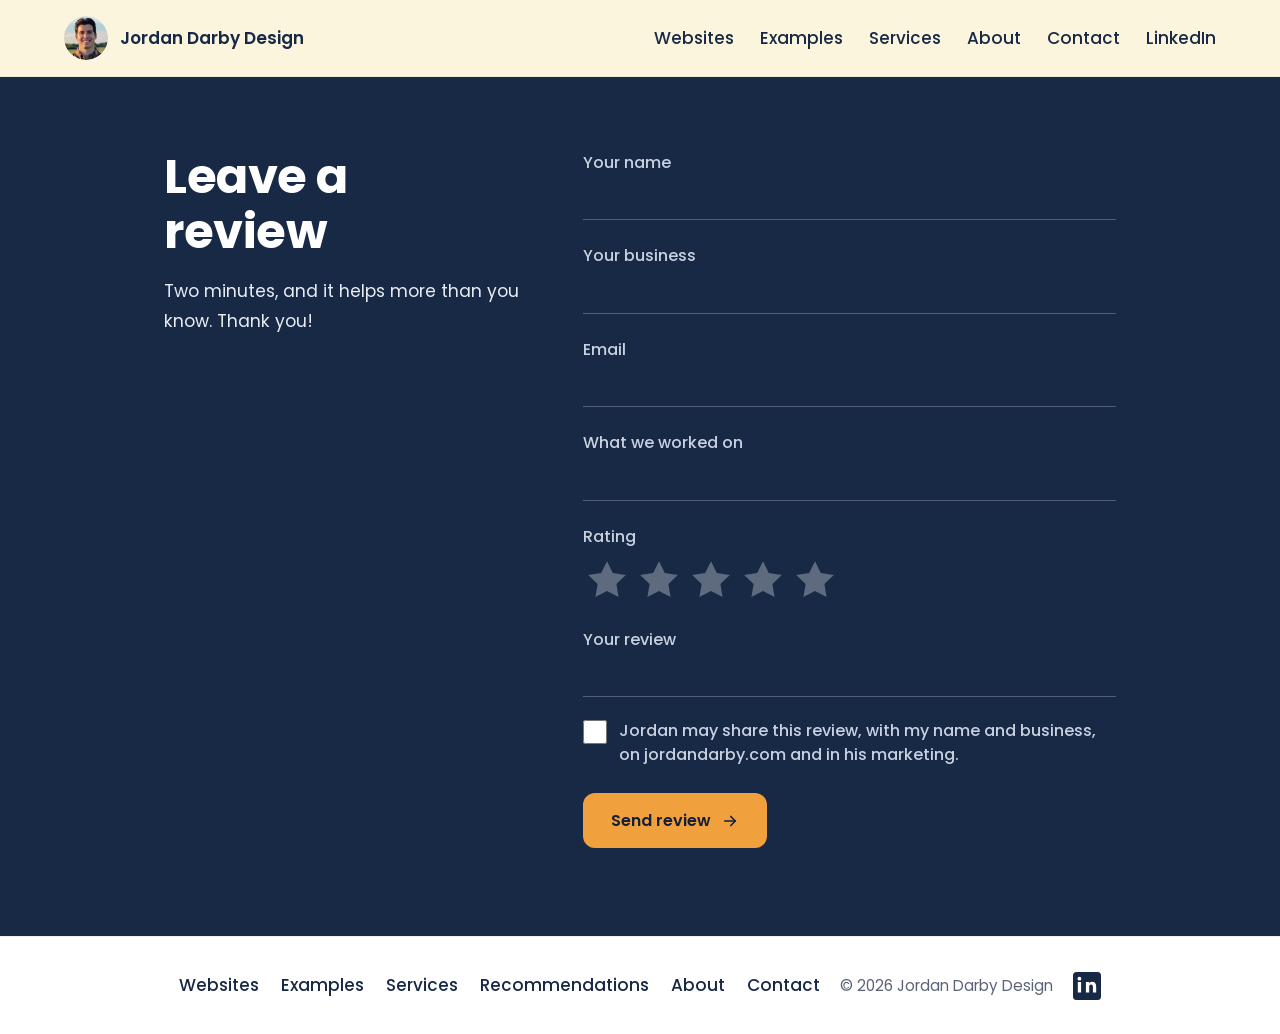
==== review/index.html @ 71f2151d "Add private review page at /review/ A link Jordan sends to clients: prefilled name, business and pro" ====
<!DOCTYPE html>
<html lang="en">
<head>
<meta charset="UTF-8">
<meta name="robots" content="noindex,nofollow">
<meta name="viewport" content="width=device-width, initial-scale=1">
<title>Leave a review | Jordan Darby Design</title>
<link rel="canonical" href="https://jordandarby.com/review/">
<meta property="og:title" content="Leave a review | Jordan Darby Design">
<meta property="og:type" content="website">
<meta property="og:url" content="https://jordandarby.com/review/">
<meta property="og:image" content="https://jordandarby.com/images/og-image.jpg">
<meta property="og:image:width" content="1200">
<meta property="og:image:height" content="630">
<meta property="og:image:alt" content="A collage of Jordan Darby's branding and packaging design work">
<meta name="twitter:card" content="summary_large_image">
<meta name="twitter:title" content="Leave a review | Jordan Darby Design">
<meta name="twitter:image" content="https://jordandarby.com/images/og-image.jpg">
<link rel="icon" href="../images/favicon.png">
<!-- Self-hosted fonts (faces declared in css/style.css). Preloaded so they are
     in flight before the stylesheet parses. crossorigin is required even
     same-origin: font fetches are CORS-mode, and without it the preload does
     not match the real request and the file is fetched twice. -->
<script>
/* Wait for the fonts before the entrance runs. Added by script only, so a
   visitor without JS is never affected, and released either when the fonts
   report ready or after a short fixed wait, whichever lands first, so a slow
   or failed font can only delay the hero, never hide it.

   There is also a floor. With the fonts cached the ready signal comes back
   almost instantly, so the page snapped straight in and the arrival read as
   two different experiences depending on whether you had been here before.
   Holding briefly either way makes it one deliberate entrance. */
(function(){try{
  var h=document.documentElement,t0=Date.now(),MIN=300;
  h.classList.add('fonts-pending');
  var go=function(){h.classList.remove('fonts-pending');};
  var hold=function(){setTimeout(go,Math.max(0,MIN-(Date.now()-t0)));};
  if(document.fonts&&document.fonts.ready&&document.fonts.ready.then){
    document.fonts.ready.then(hold).catch(hold);
    setTimeout(go,900);
  }else{hold();}
}catch(_){}})();
</script>
<link rel="preload" as="font" type="font/woff2" crossorigin href="../fonts/poppins-400-latin.woff2">
<link rel="preload" as="font" type="font/woff2" crossorigin href="../fonts/poppins-600-latin.woff2">
<link rel="preload" as="font" type="font/woff2" crossorigin href="../fonts/poppins-700-latin.woff2">
<link rel="preload" as="font" type="font/woff2" crossorigin href="../fonts/poppins-500-latin.woff2">
<link rel="stylesheet" href="../css/style.css?v=194">
<link rel="stylesheet" href="../css/redesign.css?v=194">
<link rel="stylesheet" href="../css/motion.css?v=194">
<noscript><style>.reveal{opacity:1;transform:none}</style></noscript>
</head>
<body>
<div class="scroll-bar" aria-hidden="true"></div>
<header class="nav">
  <div class="wrap">
    <a class="nav-brand" href="/"><img src="../images/favicon.png" alt="Jordan Darby headshot logo">Jordan Darby Design</a>
    <a class="nav-li" href="https://www.linkedin.com/in/jordan-darby-design/" aria-label="LinkedIn" target="_blank" rel="noopener"><svg width="26" height="26" viewBox="0 0 24 24" xmlns="http://www.w3.org/2000/svg" aria-hidden="true"><rect width="24" height="24" rx="3" fill="#182946"/><path d="M6.94 8.5v9.06H4.13V8.5h2.81ZM7.13 5.69a1.63 1.63 0 1 1-3.26 0 1.63 1.63 0 0 1 3.26 0ZM19.87 12.4v5.16h-2.8v-4.84c0-1.22-.44-2.05-1.53-2.05-.83 0-1.33.56-1.55 1.1-.08.2-.1.47-.1.74v5.05h-2.81s.04-8.2 0-9.06h2.8v1.29c.38-.58 1.05-1.4 2.55-1.4 1.86 0 3.44 1.22 3.44 4.01Z" fill="#FCF5DE"/></svg></a>
    <button class="nav-toggle" aria-label="Open menu" aria-expanded="false"><span class="bars" aria-hidden="true"><i></i><i></i><i></i></span></button>
    <ul class="nav-links">
      <li><a href="/#websites">Websites</a></li>
      <li><a href="/#examples">Examples</a></li>
      <li><a href="/#services">Services</a></li>
      <li><a href="/#about">About</a></li>
      <li><a href="/#contact">Contact</a></li>
      <li class="nav-social"><a href="https://www.linkedin.com/in/jordan-darby-design/" target="_blank" rel="noopener">LinkedIn</a></li>
    </ul>
  </div>
</header>

<main>
  <section class="section cta" id="review">
    <div class="wrap">
      <div>
        <h1 class="reveal">Leave a review</h1>
        <p class="cta-lede reveal">Two minutes, and it helps more than you know. Thank you!</p>
      </div>
      <form class="review-form" action="__REVIEWS_ENDPOINT__" method="POST">
        <label class="field">Your name<input type="text" name="name" autocomplete="name" maxlength="120" required></label>
        <label class="field">Your business<input type="text" name="business" autocomplete="organization" maxlength="120" required></label>
        <label class="field">Email<input type="email" name="email" autocomplete="email" required></label>
        <label class="field">What we worked on<input type="text" name="project" autocomplete="off" maxlength="120" required></label>
        <fieldset class="stars">
          <legend>Rating</legend>
          <div class="star-row">
          <label><input type="radio" name="rating" value="1" required><span class="sr-only">1 star</span><svg viewBox="0 0 24 24" aria-hidden="true"><path fill="currentColor" d="M12 2.6l2.9 5.9 6.5.95-4.7 4.58 1.11 6.47L12 17.45 6.19 20.5l1.11-6.47L2.6 9.45l6.5-.95z"/></svg></label>
          <label><input type="radio" name="rating" value="2" required><span class="sr-only">2 stars</span><svg viewBox="0 0 24 24" aria-hidden="true"><path fill="currentColor" d="M12 2.6l2.9 5.9 6.5.95-4.7 4.58 1.11 6.47L12 17.45 6.19 20.5l1.11-6.47L2.6 9.45l6.5-.95z"/></svg></label>
          <label><input type="radio" name="rating" value="3" required><span class="sr-only">3 stars</span><svg viewBox="0 0 24 24" aria-hidden="true"><path fill="currentColor" d="M12 2.6l2.9 5.9 6.5.95-4.7 4.58 1.11 6.47L12 17.45 6.19 20.5l1.11-6.47L2.6 9.45l6.5-.95z"/></svg></label>
          <label><input type="radio" name="rating" value="4" required><span class="sr-only">4 stars</span><svg viewBox="0 0 24 24" aria-hidden="true"><path fill="currentColor" d="M12 2.6l2.9 5.9 6.5.95-4.7 4.58 1.11 6.47L12 17.45 6.19 20.5l1.11-6.47L2.6 9.45l6.5-.95z"/></svg></label>
          <label><input type="radio" name="rating" value="5" required><span class="sr-only">5 stars</span><svg viewBox="0 0 24 24" aria-hidden="true"><path fill="currentColor" d="M12 2.6l2.9 5.9 6.5.95-4.7 4.58 1.11 6.47L12 17.45 6.19 20.5l1.11-6.47L2.6 9.45l6.5-.95z"/></svg></label>
          </div>
        </fieldset>
        <label class="field">Your review<textarea name="review" rows="3" required></textarea></label>
        <div class="consent-wrap">
          <label class="consent"><input type="checkbox" name="permission" value="Yes, Jordan may share this review with my name and business" required><span>Jordan may share this review, with my name and business, on jordandarby.com and in his marketing.</span></label>
        </div>
        <input type="text" name="_gotcha" tabindex="-1" autocomplete="off" aria-hidden="true">
        <input type="hidden" name="_subject" value="New review">
        <button type="submit" class="btn btn-orange form-send">Send review<svg viewBox="0 0 24 24" width="18" height="18" fill="none" stroke="currentColor" stroke-width="2.2" stroke-linecap="round" stroke-linejoin="round" aria-hidden="true"><path d="M5 12h14"/><path d="m13 6 6 6-6 6"/></svg></button>
        <p class="form-status" role="status" aria-live="polite"></p>
      </form>
    </div>
  </section>
</main>

<footer>
  <div class="wrap">
    <ul>
      <li><a href="/#websites">Websites</a></li>
      <li><a href="/#examples">Examples</a></li>
      <li><a href="/#services">Services</a></li>
      <li><a href="/#recommendations">Recommendations</a></li>
      <li><a href="/#about">About</a></li>
      <li><a href="/#contact">Contact</a></li>
    </ul>
    <span class="copy">&copy; 2026 Jordan Darby Design</span>
    <a class="fa-linkedin" href="https://www.linkedin.com/in/jordan-darby-design/" aria-label="LinkedIn" target="_blank" rel="noopener"><svg width="28" height="28" viewBox="0 0 24 24" xmlns="http://www.w3.org/2000/svg"><rect width="24" height="24" rx="3" fill="#182946"/><path d="M6.94 8.5v9.06H4.13V8.5h2.81ZM7.13 5.69a1.63 1.63 0 1 1-3.26 0 1.63 1.63 0 0 1 3.26 0ZM19.87 12.4v5.16h-2.8v-4.84c0-1.22-.44-2.05-1.53-2.05-.83 0-1.33.56-1.55 1.1-.08.2-.1.47-.1.74v5.05h-2.81s.04-8.2 0-9.06h2.8v1.29c.38-.58 1.05-1.4 2.55-1.4 1.86 0 3.44 1.22 3.44 4.01Z" fill="#fff"/></svg></a>
  </div>
</footer>
<script src="../js/main.js?v=194"></script>
<script src="../js/motion.js?v=194" defer></script>
<script src="../js/review.js?v=194"></script>
</body>
</html>
---- css/style.css ----
/* Jordan Darby Design — static rebuild
   Palette matched to existing site */

/* ---------- Fonts (self-hosted) ----------
   Served from this origin rather than fonts.gstatic.com. Going through Google
   meant the browser had to fetch and parse their stylesheet before it even
   learned the font URLs, so the real faces landed after first paint and
   visibly swapped in. These are the same latin-subset woff2 files Google was
   serving, preloaded in the page head so they are in flight immediately.

   `fallback` gives the font a brief moment to arrive before anything paints,
   so on a normal connection nothing swaps; unlike `optional` it still uses the
   real face if it shows up late, rather than stranding the visit in Arial.

   Unicode-range matches what Google served, so characters outside it
   (←, →, ✓) fall back exactly as they do today. */
@font-face{
  font-family:'Poppins'; font-style:normal; font-weight:400; font-display:fallback;
  src:url(../fonts/poppins-400-latin.woff2) format('woff2');
  unicode-range:U+0000-00FF,U+0131,U+0152-0153,U+02BB-02BC,U+02C6,U+02DA,U+02DC,U+0304,U+0308,U+0329,U+2000-206F,U+20AC,U+2122,U+2191,U+2193,U+2212,U+2215,U+FEFF,U+FFFD;
}
@font-face{
  font-family:'Poppins'; font-style:normal; font-weight:500; font-display:fallback;
  src:url(../fonts/poppins-500-latin.woff2) format('woff2');
  unicode-range:U+0000-00FF,U+0131,U+0152-0153,U+02BB-02BC,U+02C6,U+02DA,U+02DC,U+0304,U+0308,U+0329,U+2000-206F,U+20AC,U+2122,U+2191,U+2193,U+2212,U+2215,U+FEFF,U+FFFD;
}
@font-face{
  font-family:'Poppins'; font-style:normal; font-weight:600; font-display:fallback;
  src:url(../fonts/poppins-600-latin.woff2) format('woff2');
  unicode-range:U+0000-00FF,U+0131,U+0152-0153,U+02BB-02BC,U+02C6,U+02DA,U+02DC,U+0304,U+0308,U+0329,U+2000-206F,U+20AC,U+2122,U+2191,U+2193,U+2212,U+2215,U+FEFF,U+FFFD;
}
@font-face{
  font-family:'Poppins'; font-style:normal; font-weight:700; font-display:fallback;
  src:url(../fonts/poppins-700-latin.woff2) format('woff2');
  unicode-range:U+0000-00FF,U+0131,U+0152-0153,U+02BB-02BC,U+02C6,U+02DA,U+02DC,U+0304,U+0308,U+0329,U+2000-206F,U+20AC,U+2122,U+2191,U+2193,U+2212,U+2215,U+FEFF,U+FFFD;
}

:root{
  --navy:#182946;
  --navy-deep:#141F38;
  --cream:#FCF5DE;
  --orange:#F0A03C;
  --green:#72BE44;
  --ink:#3E4A63;
  --ink-light:#5A6478;
  --white:#FFFFFF;
  --radius:14px;
  --shadow:0 10px 30px rgba(20,31,56,.12);
}
*{margin:0;padding:0;box-sizing:border-box;-webkit-tap-highlight-color:transparent}
/* Smooth scrolling only after the user interacts. Applying it globally
   makes the browser animate scroll restoration on reload, which reads
   as the page lurching around. */
html{scroll-behavior:auto}
@media (prefers-reduced-motion:no-preference){html:focus-within{scroll-behavior:smooth}}
body{font-family:'Poppins',system-ui,sans-serif;color:var(--ink);background:var(--white);line-height:1.7;font-size:17px}
img{max-width:100%;display:block;height:auto}
a{color:inherit}
.wrap{max-width:1200px;margin:0 auto;padding:0 24px}

h1,h2,h3,h4{color:var(--navy);font-weight:700;line-height:1.15}
h1{font-size:clamp(2.4rem,5.5vw,4.2rem)}
h2{font-size:clamp(1.9rem,4vw,2.8rem)}
.section{padding:90px 0}
.section-head{text-align:center;max-width:700px;margin:0 auto 56px}
.section-head p{color:var(--ink-light);margin-top:10px;font-size:1.05rem}

/* ---------- Nav ---------- */
.nav{position:sticky;top:0;z-index:50;background:var(--cream);border-bottom:1px solid rgba(24,41,70,.06)}
.nav .wrap{display:flex;align-items:center;justify-content:space-between;height:72px}
.nav-brand{display:flex;align-items:center;gap:12px;text-decoration:none;font-weight:600;color:var(--navy)}
.nav-brand img{width:44px;height:44px;border-radius:50%;object-fit:cover}
.nav-links{display:flex;gap:28px;list-style:none;align-items:center}
.nav-links a{text-decoration:none;font-weight:500;color:var(--navy);transition:color .2s}
.nav-links a:hover,.nav-links a.active{color:var(--orange)}
.nav-toggle{display:none;background:none;border:0;font-size:1.6rem;color:var(--navy);cursor:pointer}

/* ---------- Hero ---------- */
.hero{background:var(--cream);padding:80px 0 90px}
.hero .wrap{display:grid;grid-template-columns:1.05fr .95fr;gap:56px;align-items:center}
.hero-bio{max-width:560px}
.hero-photo{position:relative}
.hero-photo img{border-radius:18px;box-shadow:10px 12px 0 var(--navy-deep);width:100%;object-fit:cover}
.stats{display:flex;gap:48px;margin:44px 0 34px;flex-wrap:wrap}
.stat h3{font-size:1.6rem}
.stat span{color:var(--ink-light);font-size:.95rem}
.btn{display:inline-flex;align-items:center;gap:10px;padding:15px 28px;border-radius:10px;font-weight:600;text-decoration:none;transition:transform .2s,box-shadow .2s;border:0;cursor:pointer;font-size:1rem}
.btn:hover{transform:translateY(-2px);box-shadow:0 8px 18px rgba(20,31,56,.18)}
.btn-orange{background:var(--orange);color:var(--navy-deep)}
.btn-green{background:var(--green);color:#fff}
.btn-outline{border:2px solid #fff;color:#fff;background:transparent}

/* ---------- Services ---------- */
.services{display:grid;grid-template-columns:repeat(6,1fr);gap:28px;text-align:center}
.service{display:flex;flex-direction:column;align-items:center;gap:16px}
.service-icon{width:74px;height:74px;border:2.5px solid var(--navy);border-radius:20px;display:flex;align-items:center;justify-content:center}
.service-icon svg{width:32px;height:32px;stroke:var(--navy)}
.service p{font-weight:600;color:var(--navy);font-size:.98rem;line-height:1.4}

/* ---------- Work grid ---------- */
.grid{display:grid;grid-template-columns:repeat(3,1fr);gap:26px}
.grid a{overflow:hidden;border-radius:6px;display:block}
.grid img{aspect-ratio:1/1;object-fit:cover;transition:transform .45s ease}
.grid a:hover img{transform:scale(1.045)}
.work-cta-line{text-align:center;margin-top:64px;font-size:1.35rem;font-weight:700;color:var(--navy)}
.work-cta-line a{color:var(--navy);text-decoration:underline;text-underline-offset:4px}
.work-cta-line a:hover{color:var(--orange)}

/* ---------- Testimonials ---------- */
.testimonials{background:var(--navy);color:#fff}
.testimonials .headshot{width:120px;height:120px;border-radius:50%;object-fit:cover;margin:0 auto 40px}
.testimonials h2{color:var(--orange)}
.testimonials .section-head p{color:#e7ebf3}
.cards{display:grid;grid-template-columns:repeat(3,1fr);gap:26px}
.card{background:#fff;color:var(--ink);border-radius:var(--radius);padding:34px 30px;box-shadow:var(--shadow)}
.card .quote-mark{color:var(--orange);font-size:2.2rem;font-weight:800;line-height:1;margin-bottom:14px}
.card h4{margin-top:20px;font-size:1.1rem}
.card small{color:var(--ink-light);display:block;margin-top:6px;line-height:1.5}

/* ---------- Process ---------- */
.process{display:grid;grid-template-columns:1fr 1fr;gap:22px 60px;align-items:center;max-width:1000px;margin:0 auto}
.process h3{font-size:clamp(1.5rem,3vw,2.2rem);padding:18px 0}
.process p{color:var(--ink);padding:18px 0}

/* ---------- CTA ---------- */
.cta{background:var(--navy);color:#fff}
.cta .wrap{display:grid;grid-template-columns:1fr 1.1fr;gap:56px;align-items:center}
.cta h2{color:#fff}
.cta p{margin:22px 0 30px;color:#e7ebf3}
.cta-buttons{display:flex;flex-direction:column;gap:16px;align-items:flex-start}
.cta-thumb img{border-radius:6px}
.cta-form,.review-form{display:flex;flex-direction:column;gap:16px;background:rgba(255,255,255,.06);padding:30px;border-radius:var(--radius);box-shadow:var(--shadow)}
.cta-form label,.review-form label{display:flex;flex-direction:column;gap:7px;font-size:.9rem;font-weight:600;color:#e7ebf3}
.cta-form input,.review-form input,.cta-form textarea,.review-form textarea{font-family:inherit;font-size:1rem;padding:13px 15px;border-radius:10px;border:1px solid rgba(255,255,255,.16);background:#fff;color:var(--ink);width:100%}
.cta-form input:focus,.review-form input:focus,.cta-form textarea:focus,.review-form textarea:focus{outline:2px solid var(--orange);outline-offset:1px;border-color:transparent}
.cta-form textarea,.review-form textarea{resize:vertical;min-height:120px}
.cta-form button,.review-form button{margin-top:4px;justify-content:center;width:100%}
.cta-form input[name="_gotcha"],.review-form input[name="_gotcha"]{position:absolute;left:-9999px;width:1px;height:1px;opacity:0}
.form-status{font-size:.95rem;color:#e7ebf3;min-height:1px}
.form-status.error{color:#ffd7c2}
.cta-form.sent,.review-form.sent{align-items:center;text-align:center}
.cta-form.sent > *,.review-form.sent > *{display:none}
.cta-form.sent .form-status,.review-form.sent .form-status{display:block;color:#fff;font-size:1.15rem;font-weight:600}

/* ---------- About ---------- */
.about .wrap{display:grid;grid-template-columns:.9fr 1.1fr;gap:56px;align-items:center}
.about img{border-radius:6px}
.about p{margin-top:22px}

/* ---------- Inspiration page ---------- */
.inspo-hero{background:var(--cream);text-align:center;padding:70px 0}
.inspo-hero p{color:var(--ink-light);margin-top:10px}
.inspo-grid{display:grid;grid-template-columns:repeat(3,1fr);gap:34px 26px}
.inspo-item img{border-radius:6px;aspect-ratio:1/1;object-fit:cover;transition:transform .45s ease}
.inspo-item:hover img{transform:scale(1.03)}
.inspo-item figcaption{font-style:italic;color:var(--ink-light);font-size:.88rem;margin-top:10px}

/* ---------- Footer ---------- */
footer{background:var(--white);border-top:1px solid rgba(24,41,70,.08);padding:34px 0}
footer .wrap{display:flex;align-items:center;justify-content:space-between;gap:20px;flex-wrap:wrap}
footer ul{display:flex;gap:24px;list-style:none}
footer a{text-decoration:none;color:var(--navy);font-weight:500}
footer a:hover{color:var(--orange)}
footer .copy{color:var(--ink-light);font-size:.95rem}
footer .fa-linkedin img{width:28px;height:28px;border-radius:4px}

/* ---------- Scroll reveal ---------- */
.reveal{opacity:0;transform:translateY(26px);transition:opacity .7s ease,transform .7s ease}
.reveal.in{opacity:1;transform:none}
@media (prefers-reduced-motion:reduce){
  .reveal{opacity:1;transform:none;transition:none}
  .grid img,.inspo-item img{transition:none}
  html{scroll-behavior:auto}
}

/* ---------- Responsive ---------- */
@media (max-width:1000px){
  .services{grid-template-columns:repeat(3,1fr);gap:36px}
  .grid,.cards,.inspo-grid{grid-template-columns:repeat(2,1fr)}
}
@media (max-width:760px){
  .hero .wrap,.cta .wrap,.about .wrap{grid-template-columns:1fr}
  .hero-photo{order:-1}
  .process{grid-template-columns:1fr;gap:0}
  .process h3{padding-bottom:4px}
  .process p{padding-top:0}
  .nav-links{position:absolute;top:72px;left:0;right:0;background:var(--cream);flex-direction:column;padding:20px 0;display:none;border-bottom:1px solid rgba(24,41,70,.08)}
  .nav-links.open{display:flex}
  .nav-toggle{display:block}
}
@media (max-width:560px){
  .services{grid-template-columns:repeat(2,1fr)}
  .grid,.cards,.inspo-grid{grid-template-columns:1fr}
  .stats{gap:28px}
}
---- css/redesign.css ----
/* Jordan Darby Design — redesign layer (loads AFTER style.css to override)
   Adds: display typography, eyebrow labels, reworked hero, brand strip,
   work overlays + filters, lightbox, nav CTA, refined rhythm & accents. */

/* ---------- Display typography ---------- */
:root{--display:'Poppins',sans-serif} /* one face sitewide: Poppins, matching the nav wordmark */
h1,h2,h3,.display{font-family:var(--display,'Poppins',sans-serif);font-weight:600;letter-spacing:-.01em}
h1,h2{font-weight:700}
h1{font-size:clamp(2.6rem,5.6vw,4.6rem);line-height:1.1;font-weight:700}
h2{font-size:clamp(2rem,4vw,3rem);line-height:1.15}
h4{font-family:'Poppins',sans-serif}
body{font-size:17px}

/* ---------- Eyebrow label ---------- */
.eyebrow{display:inline-block;font-family:'Poppins',sans-serif;font-weight:700;
  font-size:.78rem;letter-spacing:.16em;text-transform:uppercase;color:var(--orange);margin-bottom:14px}
.section-head .eyebrow{display:block}

/* ---------- Buttons: orange is THE accent ---------- */
.btn{border-radius:12px;font-weight:600}
.btn-green{background:var(--orange);color:var(--navy-deep)} /* retire green CTA -> orange */
.btn-ghost{background:transparent;color:var(--navy);border:2px solid rgba(24,41,70,.22)}
.btn-ghost:hover{border-color:var(--navy);background:var(--navy);color:#fff}
.btn-lg{padding:18px 36px;font-size:1.1rem}

/* ---------- Nav: add CTA + refine ---------- */
.nav .wrap{height:76px}
/* Every item in the bar is a plain text link now — the orange button and the
   LinkedIn mark are gone, so Contact and LinkedIn sit in the same rhythm as
   the rest rather than each being their own kind of thing. */
.nav-links{gap:26px}

/* ---------- HERO reworked (work-led) ---------- */
.hero{padding:70px 0 84px}
.hero .wrap{grid-template-columns:1.02fr .98fr;gap:60px}
.hero-bio{color:var(--ink);max-width:540px}
.hero-cta{display:flex;gap:14px;flex-wrap:wrap;margin-top:34px}
.hero .stats{gap:30px;margin:38px 0 30px}
.stat h3{font-family:var(--display,'Fraunces',serif);font-size:1.6rem;font-weight:600;white-space:nowrap}
.stat span{color:var(--ink-light);font-size:.9rem}

/* Hero work showcase collage */
.hero-showcase{display:grid;grid-template-columns:1fr 1fr;grid-template-rows:auto auto;gap:16px;align-items:start}
.hero-showcase a{display:block;border-radius:12px;overflow:hidden;box-shadow:var(--shadow);transition:transform .3s}
.hero-showcase a:hover{transform:translateY(-4px)}
.hero-showcase img{width:100%;height:100%;object-fit:cover;aspect-ratio:1/1}
.hero-showcase .feat{grid-row:span 2}
.hero-showcase .feat img{aspect-ratio:auto;height:100%}

/* ---------- Brand trust strip ---------- */
.brands{background:var(--navy);color:#fff;padding:38px 0}
.brands .wrap{display:flex;align-items:center;gap:38px;flex-wrap:wrap;justify-content:center;text-align:center}
.brands .eyebrow{color:var(--cream);opacity:.8;margin:0}
.brands ul{list-style:none;display:flex;gap:14px 40px;flex-wrap:wrap;justify-content:center;align-items:center}
.brands li{font-family:var(--display,'Fraunces',serif);font-weight:600;font-size:clamp(1.1rem,2vw,1.6rem);opacity:.92}
.brands .placeholder{opacity:.5;font-style:italic;font-family:'Poppins',sans-serif;font-size:.95rem;font-weight:500}

/* ---------- Services: card treatment ---------- */
.services{gap:22px}
/* No hover state: these tiles aren't links or controls, so lifting them on
   hover implied a click target that isn't there. */
.service{background:var(--white);border:1px solid rgba(24,41,70,.08);border-radius:16px;padding:26px 18px}
.service-icon{border-radius:16px;background:var(--cream);border:0;width:66px;height:66px}

/* ---------- Work grid: overlays + filters ---------- */
.work-filters{display:flex;gap:10px;flex-wrap:wrap;justify-content:center;margin:0 0 40px}
.work-filters button{font-family:inherit;font-size:.9rem;font-weight:600;color:var(--ink-light);
  background:transparent;border:1.5px solid rgba(24,41,70,.16);padding:9px 18px;border-radius:999px;cursor:pointer;transition:.2s}
.work-filters button:hover{border-color:var(--navy);color:var(--navy)}
.work-filters button.active{background:var(--navy);border-color:var(--navy);color:#fff}
.grid a{position:relative;border-radius:10px}
.grid a::after{content:attr(data-title);position:absolute;left:0;right:0;bottom:0;
  padding:40px 16px 14px;color:#fff;font-size:.82rem;font-weight:600;line-height:1.35;text-align:left;
  background:linear-gradient(to top,rgba(20,31,56,.88),rgba(20,31,56,0));
  opacity:0;transform:translateY(8px);transition:opacity .3s,transform .3s;pointer-events:none}
.grid a:hover::after{opacity:1;transform:none}
.grid a.hide{display:none}

/* ---------- Lightbox ---------- */
.lightbox{position:fixed;inset:0;z-index:200;background:rgba(20,31,56,.92);display:none;
  flex-direction:column;align-items:center;justify-content:center;gap:16px;padding:5vw;cursor:zoom-out}
.lightbox.open{display:flex}
.lightbox img{max-width:100%;max-height:80vh;border-radius:8px;box-shadow:0 20px 60px rgba(0,0,0,.5)}
.lightbox .lb-close{position:absolute;top:22px;right:28px;background:none;border:0;color:#fff;font-size:2.4rem;
  line-height:1;cursor:pointer;opacity:.85}
.lightbox .lb-close:hover{opacity:1}
.lightbox .lb-cap{background:rgba(255,255,255,.12);color:#fff;font-weight:600;font-size:.95rem;
  text-align:center;padding:10px 22px;border-radius:999px;max-width:90%;line-height:1.5;backdrop-filter:blur(4px)}
.lightbox .lb-cap:empty{display:none}
.lightbox .lb-cap em{font-style:normal;opacity:.75;font-weight:500}

/* ---------- Testimonials & headings polish ---------- */
.testimonials h2,.cta h2{font-family:var(--display,'Fraunces',serif)}
.card p{font-size:1rem}
.card{position:relative}
.card-li{position:absolute;top:20px;right:20px;line-height:0;opacity:.95}
.card-li svg{width:22px;height:22px;display:block}
.card-person{display:flex;align-items:center;gap:14px;margin-top:24px}
.card-person img{width:54px;height:54px;border-radius:50%;object-fit:cover;flex-shrink:0;border:2px solid var(--cream)}
.card-person h4{margin:0}
.card-person small{margin-top:2px}

/* ---------- Process steps ---------- */
.steps{display:grid;grid-template-columns:repeat(4,1fr);gap:24px}
.step{background:var(--white);border:1px solid rgba(24,41,70,.08);border-radius:16px;padding:30px 24px;transition:transform .25s,box-shadow .25s,border-color .25s}
.step:hover{transform:translateY(-5px);box-shadow:var(--shadow);border-color:transparent}
.step-num{font-family:var(--display,'Bricolage Grotesque',sans-serif);font-size:2.2rem;font-weight:700;color:var(--orange);line-height:1;display:block;margin-bottom:14px}
.step h3{font-size:1.15rem;margin-bottom:10px}
.step p{font-size:.95rem;color:var(--ink-light);line-height:1.6}

/* ---------- CTA enhancements ---------- */
.cta-points{list-style:none;margin:26px 0 24px;display:flex;flex-direction:column;gap:13px}
.cta-points li{position:relative;padding-left:30px;color:#eef1f7}
.cta-points li::before{content:"✓";position:absolute;left:0;top:-1px;color:var(--orange);font-weight:800}
.cta-email{color:#c9d0de;font-size:.96rem;margin-top:4px}
.cta-email a{color:var(--orange);font-weight:600;text-decoration:none}
.cta-email a:hover{text-decoration:underline}
.form-note{font-size:.8rem;color:#aeb6c7;text-align:center;margin-top:2px}

/* ---------- Brand logo strip (activated when logo files exist) ---------- */
.brands.logos ul{gap:26px 48px}
.brands.logos li{opacity:1}
.brands.logos li img{height:34px;width:auto;filter:brightness(0) invert(1);opacity:.8;transition:opacity .2s}
.brands.logos li img:hover{opacity:1}

/* ---------- Section dividers / rhythm ---------- */
.section{padding:96px 0}
.about{background:var(--cream)}
@media (max-width:1000px){.steps{grid-template-columns:1fr 1fr}}
@media (max-width:560px){.steps{grid-template-columns:1fr}}

/* ---------- Responsive ---------- */
@media (max-width:760px){
  .hero .wrap{grid-template-columns:1fr}
  .hero-showcase{order:2}           /* work below the message on mobile */
  .hero-copy{order:1}
  .hero-showcase{grid-template-columns:1fr 1fr}
  .hero-showcase .feat{grid-row:span 1}
  .hero-showcase .feat img{aspect-ratio:1/1}
}

/* ================= CASE STUDY PAGES ================= */
.cs-hero{background:var(--cream);padding:70px 0 60px}
.cs-hero .wrap{max-width:1000px}
.cs-hero h1{font-size:clamp(2.4rem,5vw,3.8rem);margin-bottom:16px}
.cs-tagline{font-size:clamp(1.15rem,2.2vw,1.5rem);font-weight:600;color:var(--ink);max-width:760px;line-height:1.45}
.cs-meta{display:grid;grid-template-columns:repeat(3,1fr);gap:26px;margin-top:44px;border-top:1px solid rgba(24,41,70,.14);padding-top:26px}
.cs-meta dt{font-family:'Poppins',sans-serif;font-size:.72rem;font-weight:700;letter-spacing:.14em;text-transform:uppercase;color:var(--orange);margin-bottom:8px}
.cs-meta dd{font-size:.95rem;color:var(--ink);line-height:1.65}
.cs-body{max-width:760px;margin:0 auto}
.cs-body h2{font-size:clamp(1.5rem,3vw,2.1rem);margin:0 0 14px}
.cs-block{margin-bottom:46px}
.cs-block p{margin-bottom:14px}
.cs-quote{max-width:900px;margin:0 auto;padding:52px 0;text-align:center}
.cs-quote p{font-family:var(--display,'Bricolage Grotesque',sans-serif);font-size:clamp(1.35rem,3vw,2rem);font-weight:600;line-height:1.3;color:var(--navy)}
.cs-figs{display:grid;gap:26px;margin:0 auto;max-width:1200px}
.cs-figs img{width:100%;border-radius:10px;background:var(--cream)}
.cs-figs .two{display:grid;grid-template-columns:1fr 1fr;gap:26px}
.cs-nav{border-top:1px solid rgba(24,41,70,.12);padding:34px 0}
.cs-nav .wrap{display:flex;justify-content:space-between;gap:20px;flex-wrap:wrap}
.cs-nav a{text-decoration:none;font-weight:600;color:var(--navy);display:flex;flex-direction:column;gap:3px}
.cs-nav a:hover{color:var(--orange)}
.cs-nav span{font-size:.72rem;letter-spacing:.14em;text-transform:uppercase;color:var(--ink-light);font-weight:700}
.cs-cta{background:var(--navy);color:#fff;text-align:center;padding:76px 0}
.cs-cta h2{color:#fff;margin-bottom:14px}
.cs-cta p{color:#e7ebf3;max-width:560px;margin:0 auto 26px}

/* Case study cards on homepage */
.cs-cards{display:flex;flex-wrap:wrap;justify-content:center;gap:28px}
.cs-card{flex:1 1 300px;max-width:calc(33.333% - 19px)}
.cs-card{text-decoration:none;display:flex;flex-direction:column;border-radius:16px;overflow:hidden;
  background:var(--white);border:1px solid rgba(24,41,70,.08);transition:transform .25s,box-shadow .25s,border-color .25s}
.cs-card:hover{transform:translateY(-5px);box-shadow:var(--shadow);border-color:transparent}
.cs-card img{width:100%;aspect-ratio:4/3;object-fit:cover;background:var(--cream)}
.cs-card-body{padding:22px 22px 26px}
.cs-card .cat{display:block;font-size:.7rem;font-weight:700;letter-spacing:.12em;text-transform:uppercase;color:var(--orange);margin-bottom:9px}
.cs-card h3{font-size:1.25rem;margin-bottom:8px}
.cs-card p{font-size:.93rem;color:var(--ink-light);line-height:1.6}
.cs-card .more{display:inline-block;margin-top:14px;font-weight:600;font-size:.92rem;color:var(--navy)}
.cs-card:hover .more{color:var(--orange)}

@media (max-width:1000px){
  .cs-card{max-width:calc(50% - 14px)}
  .cs-meta{grid-template-columns:1fr;gap:20px}
}
@media (max-width:560px){
  .cs-card{max-width:100%}
  .cs-figs .two{grid-template-columns:1fr}
}

/* Concept-project disclosure note */
.cs-note{margin-top:22px;max-width:760px;font-size:.93rem;line-height:1.65;color:var(--ink-light);
  border-left:3px solid var(--orange);padding:4px 0 4px 16px}
.cs-card .concept-tag{display:inline-block;background:var(--navy);color:var(--cream);font-size:.62rem;
  font-weight:700;letter-spacing:.1em;text-transform:uppercase;padding:4px 8px;border-radius:5px;margin-right:7px;vertical-align:2px}
/* Client work reads as the stronger signal, so it carries the accent colour.
   Used both inside a case-study card and standalone in the client feature. */
.cs-card .client-tag,.client-tag{display:inline-block;background:var(--orange);color:var(--navy-deep);font-size:.62rem;
  font-weight:700;letter-spacing:.1em;text-transform:uppercase;padding:4px 8px;border-radius:5px;margin-right:7px;vertical-align:2px}
/* Case study group headings */
.cs-group-head{font-size:1.05rem;letter-spacing:.14em;text-transform:uppercase;color:var(--navy);
  text-align:center;margin:0 0 10px;font-family:'Poppins',sans-serif;font-weight:700}
.cs-group-intro{text-align:center;max-width:700px;margin:0 auto 34px;color:var(--ink-light)}

/* ---------- Pricing packages ---------- */
.pkgs{display:grid;grid-template-columns:repeat(3,1fr);gap:28px;align-items:stretch}
.pkg{position:relative;background:var(--white);border:1px solid rgba(24,41,70,.1);border-radius:18px;
  padding:38px 30px 32px;display:flex;flex-direction:column;transition:transform .25s,box-shadow .25s}
.pkg:hover{transform:translateY(-4px);box-shadow:var(--shadow)}
.pkg.featured{background:var(--navy);border-color:transparent;box-shadow:var(--shadow)}
.pkg.featured h3,.pkg.featured .pkg-price{color:#fff}
.pkg.featured .pkg-for,.pkg.featured li{color:#dfe5ef}
.pkg.featured li::before{color:var(--orange)}
/* badge pinned to the top edge so all three card headers stay aligned */
.pkg-flag{position:absolute;top:-12px;left:50%;transform:translateX(-50%);white-space:nowrap;
  background:var(--orange);color:var(--navy-deep);font-size:.64rem;font-weight:700;
  letter-spacing:.12em;text-transform:uppercase;padding:6px 14px;border-radius:999px;
  box-shadow:0 4px 12px rgba(20,31,56,.2)}
.pkg h3{font-size:1.3rem;margin-bottom:4px}
.pkg-price{font-family:var(--display,'Bricolage Grotesque',sans-serif);font-size:2rem;font-weight:700;
  color:var(--navy);line-height:1.1;margin:12px 0 3px}
.pkg-term{font-size:.85rem;color:var(--ink-light);font-weight:600}
.pkg.featured .pkg-term{color:#b9c3d4}
.pkg-for{font-size:.93rem;color:var(--ink-light);line-height:1.65;margin:18px 0 22px;
  border-top:1px solid rgba(24,41,70,.1);padding-top:20px}
.pkg.featured .pkg-for{border-color:rgba(255,255,255,.18)}
.pkg ul{list-style:none;display:flex;flex-direction:column;gap:12px;margin-bottom:28px}
.pkg li{position:relative;padding-left:27px;font-size:.94rem;line-height:1.6;color:var(--ink)}
.pkg li::before{content:"\2713";position:absolute;left:0;top:0;color:var(--orange);font-weight:800}
.pkg .btn{margin-top:auto;justify-content:center;width:100%}
.pkg-note{text-align:center;margin-top:40px;color:var(--ink-light);font-size:.95rem;line-height:1.75}
.pkg-note strong{color:var(--navy)}
/* 3 columns need real room; below that go straight to one clean column */
@media (max-width:1140px){
  .pkgs{grid-template-columns:1fr;max-width:520px;margin:0 auto;gap:34px}
}
@media (max-width:560px){
  .pkg{padding:34px 22px 28px}
}

/* ---------- Contact form: qualifying fields ---------- */
.cta-form select,.review-form select{font-family:inherit;font-size:1rem;padding:13px 15px;border-radius:10px;
  border:1px solid rgba(255,255,255,.16);background:#fff;color:var(--ink);width:100%;
  appearance:none;-webkit-appearance:none;cursor:pointer;
  background-image:url("data:image/svg+xml;charset=utf-8,%3Csvg xmlns='http://www.w3.org/2000/svg' viewBox='0 0 24 24' fill='none' stroke='%233E4A63' stroke-width='2.5' stroke-linecap='round'%3E%3Cpath d='M6 9l6 6 6-6'/%3E%3C/svg%3E");
  background-repeat:no-repeat;background-position:right 13px center;background-size:17px;padding-right:40px}
.cta-form select:focus,.review-form select:focus{outline:2px solid var(--orange);outline-offset:1px;border-color:transparent}
@media (max-width:560px){}

/* ---------- Pricing: custom / retainer band ---------- */
.pkg-custom{display:flex;align-items:center;justify-content:space-between;gap:28px;flex-wrap:wrap;
  margin-top:36px;padding:28px 32px;border:1.5px dashed rgba(24,41,70,.24);border-radius:16px}
.pkg-custom h3{font-size:1.2rem;margin-bottom:6px}
.pkg-custom p{color:var(--ink-light);font-size:.95rem;line-height:1.6;max-width:640px}
.pkg-custom .btn{flex-shrink:0}

/* ---------- FAQ ---------- */
.faq{max-width:800px;margin:0 auto;display:flex;flex-direction:column;gap:14px}
.faq details{background:var(--white);border:1px solid rgba(24,41,70,.1);border-radius:14px;
  padding:0 24px;transition:box-shadow .25s,border-color .25s}
.faq details[open]{box-shadow:var(--shadow);border-color:transparent}
.faq summary{list-style:none;cursor:pointer;padding:20px 0;font-weight:600;color:var(--navy);
  font-size:1.02rem;display:flex;justify-content:space-between;align-items:center;gap:16px}
.faq summary::-webkit-details-marker{display:none}
.faq summary::after{content:"+";color:var(--orange);font-size:1.5rem;font-weight:700;line-height:1;flex-shrink:0;transition:transform .2s}
.faq details[open] summary::after{content:"–"}
.faq summary:hover{color:var(--orange)}
.faq details p{color:var(--ink-light);line-height:1.7;font-size:.96rem;padding:0 0 22px;margin:0}

/* FAQ disclaimer */
.faq-note{max-width:640px;margin:14px auto 0;font-size:.88rem;line-height:1.65;color:var(--ink-light);font-style:italic}
/* packages without published prices: term line carries the top of the card */
.pkg .pkg-term{margin-top:10px;font-size:.95rem;color:var(--ink)}
.pkg.featured .pkg-term{color:#dfe5ef}

/* ---------- Image grids: center a short final row instead of hanging left ---------- */
.grid{display:flex;flex-wrap:wrap;justify-content:center;gap:26px}
.grid > a{flex:0 1 calc(33.333% - 17.34px);max-width:calc(33.333% - 17.34px)}
.inspo-grid{display:flex;flex-wrap:wrap;justify-content:center;gap:34px 26px}
.inspo-grid > .inspo-item{flex:0 1 calc(33.333% - 17.34px);max-width:calc(33.333% - 17.34px)}
@media (max-width:1000px){
  .grid > a,.inspo-grid > .inspo-item{flex-basis:calc(50% - 13px);max-width:calc(50% - 13px)}
}
@media (max-width:560px){
  /* gap must match the basis maths or two items overflow the row and wrap */
  .grid{gap:14px}
  .grid > a{flex-basis:calc(50% - 7px);max-width:calc(50% - 7px)}
  .inspo-grid > .inspo-item{flex-basis:100%;max-width:100%}
}

/* ---------- Nav: 7 items need more room, so collapse to the menu button earlier ---------- */
@media (max-width:1080px){
  /* Padding lives on the list, not the rows, so the hairlines below can sit
     inset from the screen edge rather than running the full width. */
  .nav-links{position:absolute;top:76px;left:0;right:0;background:var(--cream);
    flex-direction:column;align-items:stretch;gap:0;padding:6px 24px 16px;display:none;
    border-bottom:1px solid rgba(24,41,70,.08);box-shadow:0 12px 24px rgba(20,31,56,.08)}
  .nav-links.open{display:flex}
  /* display:block, because the row is a flex container elsewhere and that left
     the link shrink-wrapped and pinned left. As a block the link fills the row,
     so the label centres and the whole row becomes the tap target. */
  .nav-links li{display:block;padding:0;text-align:center}
  /* A hairline between every row — all five are peers now. */
  .nav-links li + li{border-top:1px solid rgba(24,41,70,.08)}
  .nav-links li a{display:block;padding:15px 0;text-align:center}
  .nav-toggle{display:block}
}

/* ---------- Footer index: wrap instead of overflowing ---------- */
footer ul{flex-wrap:wrap;justify-content:center;gap:12px 22px}
@media (max-width:820px){
  /* One row, centred as a pair. nowrap matters: the base .wrap wraps, so on a
     narrow screen the mark would drop below the line and read as stacked. */
  footer .wrap{flex-direction:row;flex-wrap:nowrap;justify-content:center;
    align-items:center;text-align:center;gap:14px}
}
/* The mark sat about 4px high against the copyright line. An inline <svg> rests
   on the text baseline, so the descender space below it pushed the artwork up
   inside its own box — the anchor was centred, the icon inside it wasn't.
   Taking it out of inline flow lines the two up properly. */
footer .fa-linkedin{display:inline-flex;align-items:center;line-height:0}
.nav-li{display:none}

/* Honeypot: visually-hidden pattern that cannot affect layout or scroll width */
.cta-form input[name="_gotcha"],.review-form input[name="_gotcha"]{position:absolute!important;width:1px;height:1px;padding:0;margin:-1px;
  overflow:hidden;clip:rect(0,0,0,0);white-space:nowrap;border:0;left:auto}

/* ================= MOBILE POLISH ================= */
/* Balance short headings/labels so a single word never drops to its own line.
   Unsupported browsers simply ignore these. */
h1,h2,h3,h4,.eyebrow,.cs-card h3,.service p,.step h3,.pkg h3,
.faq summary,.pkg li,.cta-points li,.section-head p,.pkg-for{
  text-wrap:balance;
}
p,.hero-bio,.cs-card p,.step p,.faq details p,.card p,.about p{
  text-wrap:pretty;
}

@media (max-width:760px){
  /* 96px between sections is a lot of dead space on a phone */
  .section{padding:62px 0}
  .section-head{margin-bottom:38px}
  /* Fill the first screen so the brands section starts below the fold.
     svh specifically: it is the viewport with the browser toolbar showing and
     stays fixed while the toolbar collapses, unlike vh/dvh, which made this
     block resize under the thumb in an earlier pass. Content is centred in the
     extra room; the 77px is the header. */
  .hero{padding:44px 0 68px}
  @supports (height:100svh){
    .hero{min-height:calc(100svh - 77px);display:flex;flex-direction:column;justify-content:center}
  }
  .hero .wrap{gap:38px}
  h1{font-size:clamp(2.5rem,10.2vw,3.5rem)}
  h2{font-size:clamp(1.6rem,6.4vw,2.1rem)}
  .hero-bio{font-size:1rem;line-height:1.65}
    /* wide letter-spacing forces extra line breaks at small widths */
  .eyebrow{letter-spacing:.11em;font-size:.72rem}

  /* stats were wrapping 2 + 1, which reads as a mistake.
     One per row, number and label on the same line: 3 tidy lines instead of 6. */
  .hero .stats{flex-direction:column;gap:12px;margin:30px 0 26px}
  .hero .stat{display:flex;align-items:baseline;gap:10px;width:100%}
  .hero .stat h3{font-size:1.35rem;margin:0}
  .hero .stat span{font-size:.92rem}

  /* full-width tap targets read better than two half-width buttons */
  .hero-cta{flex-direction:column;align-items:stretch;gap:12px;margin-top:28px}
  .hero-cta .btn{justify-content:center;width:100%}

  /* service tiles were ~390px tall for one icon and two words */
  .services{gap:14px}
  .service{padding:22px 14px}
  .service-icon{width:54px;height:54px}
  .service-icon svg{width:26px;height:26px}
  .service p{font-size:.92rem}

  .steps{gap:14px}
  .step{padding:24px 20px}
  .brands ul{gap:10px 22px}
  .brands li{font-size:1.15rem}
  .cs-hero{padding:52px 0 46px}
  .cs-quote{padding:38px 0}
  .pkg-custom{padding:24px 22px;text-align:center;justify-content:center}
  .faq summary{font-size:.98rem;padding:18px 0}
  .testimonials .headshot{width:96px;height:96px;margin-bottom:28px}
}

/* Mobile touch targets & minimum legible label sizes */
@media (max-width:1080px){
  .nav-toggle{min-width:44px;min-height:44px;display:flex;align-items:center;justify-content:center;
    margin-right:-8px;line-height:1}
  /* LinkedIn mark beside the menu button, same 44px target. margin-left:auto
     pulls it (and the button after it) to the right edge of the bar. */
  .nav-li{display:inline-flex;width:44px;height:44px;align-items:center;justify-content:center;
    margin-left:auto;margin-right:2px;border-radius:8px}
  .nav-li svg{display:block}
  .nav-li:focus-visible{outline:2px solid var(--orange);outline-offset:2px}
  /* The mark now lives in the nav bar on these screens, so it leaves the
     footer and the dropdown menu. */
  footer .fa-linkedin{display:none}
  .nav-links .nav-social{display:none}
}
@media (max-width:760px){
  .cs-card .concept-tag,.cs-card .client-tag{font-size:.68rem;padding:4px 9px}
  .pkg-flag{font-size:.68rem;padding:6px 15px}
  .cs-card .cat{font-size:.74rem}
}

/* Hero showcase: 2x2 with four tiles (offset shadow kept on the first as an accent) */
.hero-showcase{grid-template-rows:auto auto}
.hero-showcase .feat{grid-row:auto}
.hero-showcase .feat img{aspect-ratio:1/1;height:auto}

/* ---------- Services: 5 tiles, centre any short row ---------- */
.services{display:flex;flex-wrap:wrap;justify-content:center;gap:22px}
.services > .service{flex:0 1 calc(33.333% - 14.67px);max-width:calc(33.333% - 14.67px)}
@media (max-width:1000px){
  .services > .service{flex-basis:calc(50% - 11px);max-width:calc(50% - 11px)}
}
@media (max-width:760px){
  .services{gap:14px}
  .services > .service{flex-basis:calc(50% - 7px);max-width:calc(50% - 7px)}
}

/* ---------- Work grid: multiple small category tags ---------- */
.work-tags{position:absolute;bottom:9px;left:9px;right:9px;z-index:2;display:flex;flex-wrap:wrap;justify-content:flex-end;gap:4px;pointer-events:none;
  opacity:0;transform:translateY(4px);transition:opacity .3s,transform .3s}
.grid a:hover .work-tags{opacity:1;transform:none}
.work-tags span{background:rgba(20,31,56,.82);color:var(--cream);font-family:'Poppins',sans-serif;
  font-size:.58rem;font-weight:700;letter-spacing:.07em;text-transform:uppercase;
  padding:3px 7px;border-radius:4px;line-height:1.35;backdrop-filter:blur(2px)}
.grid a:hover .work-tags span{background:var(--orange);color:var(--navy-deep)}
@media (max-width:560px){
  .work-tags{bottom:7px;left:7px;right:7px;gap:3px}
  .work-tags span{font-size:.55rem;padding:3px 6px}
}

/* Disclaimer chip on client-branding work */
.work-tags .tag-note{background:rgba(252,245,222,.92);color:var(--navy);font-weight:600;letter-spacing:.04em}
/* hover shows only the zoom; title, tags and notes appear in the lightbox */
.grid a::after{content:none}
.work-tags{display:none}

/* ---------- Reveal fix: hover transitions on cards were overriding the
   entrance transition (transition is one property), so items blinked in.
   Until an element has settled, the entrance transition wins. ---------- */
@media (prefers-reduced-motion:no-preference){
  .reveal:not(.settled){transition:opacity .7s ease,transform .7s ease !important}
}

/* ---------- Nav: animated menu button ---------- */
.nav-toggle .bars{display:block;position:relative;width:22px;height:16px}
.nav-toggle .bars i{position:absolute;left:0;width:100%;height:2px;border-radius:2px;
  background:var(--navy);transition:transform .3s cubic-bezier(.4,0,.2,1),opacity .2s ease,top .3s cubic-bezier(.4,0,.2,1)}
.nav-toggle .bars i:nth-child(1){top:0}
.nav-toggle .bars i:nth-child(2){top:7px}
.nav-toggle .bars i:nth-child(3){top:14px}
/* open: outer bars meet in the middle and cross, middle bar fades */
.nav-toggle.open .bars i:nth-child(1){top:7px;transform:rotate(45deg)}
.nav-toggle.open .bars i:nth-child(2){opacity:0;transform:scaleX(.4)}
.nav-toggle.open .bars i:nth-child(3){top:7px;transform:rotate(-45deg)}
@media (prefers-reduced-motion:reduce){.nav-toggle .bars i{transition:none}}

/* ---------- Testimonials: LinkedIn mark is now a link ---------- */
a.card-li{display:block;transition:transform .2s ease,opacity .2s ease}
a.card-li:hover{transform:translateY(-2px);opacity:1}
a.card-li:focus-visible{outline:2px solid var(--orange);outline-offset:3px;border-radius:4px}

/* ---------- Brand marquee ---------- */
.brands .wrap{display:block;text-align:center}
/* A static, centred row of names that wraps on narrow screens. */
.brands .brand-list{list-style:none;display:flex;flex-wrap:wrap;justify-content:center;align-items:center;
  gap:12px clamp(22px,2.5vw,36px);margin:24px auto 0;padding:0;max-width:1180px}
.brands .brand-list li{white-space:nowrap;font-family:var(--display,'Fraunces',serif);font-weight:600;
  font-size:clamp(1.05rem,1.75vw,1.4rem);opacity:.92}

/* ---------- Disclosure: collapsed detail in package + process cards ---------- */
.dsc-btn{display:inline-flex;align-items:center;gap:7px;background:none;border:0;cursor:pointer;
  font-family:'Poppins',sans-serif;font-weight:600;font-size:.82rem;color:var(--orange);
  padding:0;margin:0 0 4px;transition:color .2s,gap .2s}
.dsc-btn:hover{gap:10px}
.dsc-btn:focus-visible{outline:2px solid var(--orange);outline-offset:3px;border-radius:4px}
.dsc-chev{flex:none;transition:transform .35s cubic-bezier(.4,0,.2,1)}
.dsc-btn[aria-expanded="true"] .dsc-chev{transform:rotate(180deg)}
/* 0fr -> 1fr animates to auto height without measuring pixels */
.dsc{display:grid;grid-template-rows:0fr;opacity:0;
  transition:grid-template-rows .42s cubic-bezier(.4,0,.2,1),opacity .3s ease,margin-top .42s cubic-bezier(.4,0,.2,1)}
.dsc-inner{overflow:hidden;min-height:0}
.dsc.open{grid-template-rows:1fr;opacity:1;margin-top:10px}
.dsc[hidden]{display:grid}   /* JS clears this; keeps content reachable if JS fails */

/* package card: list margin lives on the wrapper now so it collapses cleanly.
   The wrapper also carries the floor gap above the CTA — `.pkg .btn` uses
   margin-top:auto, which collapses to 0 on a content-sized card and left the
   toggle sitting flush against the button. */
.pkg .dsc-inner ul{margin-bottom:0}
.pkg .dsc{margin-bottom:24px}
.pkg .dsc-btn{margin-bottom:0}
/* Ghost buttons carry a 2px border, the solid one doesn't — without a
   transparent border to match, the featured CTA sat 4px shorter than its
   neighbours and the three tops didn't line up. */
.pkg .btn-orange{border:2px solid transparent}
.featured .dsc-btn{color:var(--orange)}

/* process card: number + name only until asked.
   Step 03's heading wraps to two lines, which pushed its toggle 22px below
   the other three. Reserving two lines evens the gaps, and margin-top:auto
   keeps the toggles aligned even if a heading ever runs longer. */
.step{display:flex;flex-direction:column}
.step h3{min-height:44px;min-height:2lh}
.step .dsc-btn{margin-top:auto}
.step .dsc-inner p{margin:0}

/* ---------- Animated cue pointing down to the case studies ---------- */
.scroll-cue{display:flex;align-items:center;justify-content:center;width:46px;height:46px;
  margin:18px auto 0;border-radius:50%;color:var(--navy);border:2px solid rgba(24,41,70,.16);
  transition:background .25s,border-color .25s,color .25s}
.scroll-cue:hover{background:var(--orange);border-color:var(--orange);color:var(--navy-deep)}
.scroll-cue:focus-visible{outline:2px solid var(--orange);outline-offset:4px}
.work-cta-line{margin-bottom:0}
@media (prefers-reduced-motion:no-preference){
  .scroll-cue svg{animation:cueBob 1.7s ease-in-out infinite}
  @keyframes cueBob{0%,100%{transform:translateY(-3px)}50%{transform:translateY(4px)}}
}

/* ---------- Hero: the sub-line used to carry the gap under the headline ---------- */
.hero-copy h1{margin-bottom:26px}
/* Poppins to match the nav wordmark: the display face's narrow counters read
   soft at headline size on phones. Tighter tracking keeps the wide face from
   forcing an extra line. */
.hero-copy h1{font-family:'Poppins',sans-serif;font-weight:700;letter-spacing:-.015em;line-height:1.12}
@media (max-width:760px){.hero-copy h1{margin-bottom:18px;font-size:clamp(2.3rem,9.6vw,3.3rem)}}

/* ---------- Repositioning: services note + packaging add-on line ---------- */
.services-note{max-width:760px;margin:30px auto 0;padding:26px 32px;
  border:1.5px dashed rgba(24,41,70,.24);border-radius:16px;text-align:center}
.services-note p{color:var(--ink-light);font-size:1rem;line-height:1.65;text-wrap:pretty;margin:0}
.pkg-addon{margin-top:14px;padding-top:14px;border-top:1px solid rgba(24,41,70,.12);
  font-size:.86rem;line-height:1.55;color:var(--ink-light)}
.pkg.featured .pkg-addon{border-top-color:rgba(255,255,255,.18);color:#c9d3e4}

/* ---------- Client feature: copy + live site preview ---------- */
.client-feature{display:grid;grid-template-columns:0.85fr 1.15fr;gap:36px;align-items:start;
  max-width:1120px;margin:0 auto 64px}
.client-feature-copy h3{font-size:1.3rem;letter-spacing:-.01em;margin:0 0 10px}
.client-feature-copy p{color:var(--ink-light);line-height:1.7}
.client-feature-list{list-style:none;display:flex;flex-wrap:wrap;gap:8px;margin:18px 0 0}
.client-feature-list li{background:rgba(24,41,70,.06);border-radius:999px;padding:6px 14px;
  font-size:.82rem;font-weight:600;color:var(--navy)}
.client-feature-status{margin-top:18px;font-weight:600;color:var(--navy)}

/* Browser frame */
.site-preview{margin:0;border-radius:14px;overflow:hidden;background:var(--white);
  box-shadow:0 18px 44px rgba(20,31,56,.18);border:1px solid rgba(24,41,70,.1)}
.sp-chrome{display:flex;align-items:center;gap:7px;padding:13px 14px;background:#EDEAE2;
  border-bottom:1px solid rgba(24,41,70,.1)}
.sp-dot{width:11px;height:11px;border-radius:50%;background:rgba(24,41,70,.22);flex:none}
.sp-url{margin-left:10px;font-family:'Poppins',sans-serif;font-size:.72rem;color:var(--ink-light);
  background:#fff;border-radius:999px;padding:4px 14px;flex:1;text-align:center;
  overflow:hidden;text-overflow:ellipsis;white-space:nowrap}

/* The stage is a still of the site: a laptop-shaped crop on desktop, a phone
   crop on phones (see the <picture> sources). Nothing loads until it is near
   the viewport, and nothing inside it can catch a scroll or a stray tap. */
.sp-stage{position:relative;aspect-ratio:16/10;overflow:hidden;background:#1F2E26}
.sp-shot{position:absolute;inset:0;width:100%;height:100%;object-fit:cover;object-position:top center;display:block}
/* The whole browser window grows on hover, not just the still inside it. */
@media (prefers-reduced-motion:no-preference) and (hover:hover){
  .site-preview{transition:transform .5s cubic-bezier(.22,1,.36,1),box-shadow .5s ease}
  .site-preview:hover{transform:scale(1.025);box-shadow:0 28px 60px rgba(20,31,56,.24)}
}
/* Same laptop-shaped still on every screen: on a phone it reads as an
   overview of the whole site rather than a sliver of its mobile header. */
/* The whole window is one invisible button that opens the real site
   full-screen; the still stays uncovered. The hover zoom on the still and
   the caption below are the affordance. */
.sp-open{position:absolute;inset:0;z-index:2;background:transparent;border:0;cursor:pointer;padding:0}
.sp-open:focus-visible{outline:3px solid var(--orange);outline-offset:-3px}

/* ---------- Full-screen demo ---------- */
.demo-modal{position:fixed;inset:0;z-index:1000;display:flex;flex-direction:column;background:var(--navy-deep)}
.demo-modal[hidden]{display:none}
.demo-bar{display:flex;align-items:center;gap:14px;flex:none;
  padding:10px 16px;padding-top:max(10px,env(safe-area-inset-top));
  padding-left:max(16px,env(safe-area-inset-left));padding-right:max(16px,env(safe-area-inset-right));
  background:var(--navy);color:#fff;box-shadow:0 2px 12px rgba(0,0,0,.25)}
.demo-title{flex:1;min-width:0;font-weight:600;white-space:nowrap;overflow:hidden;text-overflow:ellipsis}
.demo-newtab{color:#E7EBF3;font-size:.85rem;text-decoration:underline;text-underline-offset:3px;white-space:nowrap}
.demo-newtab:hover{color:#fff}
.demo-exit{display:inline-flex;align-items:center;gap:8px;min-height:44px;padding:9px 20px;border:0;border-radius:999px;
  background:var(--orange);color:var(--navy-deep);font:inherit;font-weight:700;cursor:pointer;white-space:nowrap}
.demo-exit::before{content:"\2715";font-size:.9em}
.demo-exit:focus-visible{outline:2px solid #fff;outline-offset:2px}
.demo-frame{flex:1;width:100%;min-height:0;border:0;background:#fff;
  padding-bottom:env(safe-area-inset-bottom)}
body.demo-open{overflow:hidden}
@media (max-width:480px){
  .demo-newtab{display:none}   /* keep the bar to title + exit on a phone */
}
@media (prefers-reduced-motion:no-preference){
  .demo-modal{animation:demoIn .22s ease}
  @keyframes demoIn{from{opacity:0}to{opacity:1}}
}
.sp-fallback{position:absolute;inset:0;display:flex;align-items:center;justify-content:center;
  color:var(--ink-light);font-size:.9rem}

.sp-cap{display:flex;align-items:center;justify-content:space-between;gap:14px;
  padding:11px 16px;background:var(--white);border-top:1px solid rgba(24,41,70,.1);
  font-size:.8rem;color:var(--ink-light)}

@media (max-width:900px){
  .client-feature{grid-template-columns:1fr;gap:26px}
  .client-feature-copy h3{font-size:1.2rem}
}

/* ---------- Contact form spacing ----------
   `.cta p{margin:22px 0 30px}` was written for the section's intro paragraph.
   Inside the form it also hit .form-status and .form-note, and because flex
   gaps ADD to margins it opened a ~107px hole under the send button. The
   form's own 16px gap is the only spacing these need. */
.cta-form p,.review-form p{margin:0}
/* The empty status still reserves a gap; keep it in the a11y tree but flat. */
.cta-form .form-status:empty,.review-form .form-status:empty{min-height:0}

/* The preview caption holds only the hint. */
.sp-cap{justify-content:center}
.sp-hint{display:inline-flex;align-items:center}
/* Copy column: carry more weight beside the window, and offer the site as a
   proper button as well as through the window itself. */
.client-kicker{display:block;margin-bottom:10px}
.client-points li{font-size:1.05rem}
.sp-cta{margin-top:6px}

/* ---------- Hero: copy centred on the artwork ----------
   The collage is much taller than the three-line headline plus button, so
   top-aligning the two left the copy stranded in the upper corner with a
   blank cream field under the button. Centred, the headline sits on the
   grid's midline and the whitespace splits evenly above and below. */
.hero .wrap{align-items:center}

/* ---------- Client feature: scannable rationale ---------- */
/* Badge treatment, matching the package flag's colour language. */
.client-feature-copy .client-lede{color:var(--navy);font-weight:700;font-size:1.45rem;line-height:1.3;letter-spacing:-.01em;margin-bottom:18px;text-wrap:pretty}
.client-points{list-style:none;display:flex;flex-direction:column;gap:11px;margin:0 0 22px}
.client-points li{position:relative;padding-left:26px;font-size:.95rem;line-height:1.55;
  color:var(--ink-light);text-wrap:pretty}
.client-points li::before{content:"\2713";position:absolute;left:0;top:0;
  color:var(--orange);font-weight:800}

/* ---------- Services: the closing note was orphaned ----------
   30px above it, 96px of section padding below — it read as floating. */
#services .services-note{margin-top:46px}
#services{padding-bottom:66px}

/* ---------- Process: one card expanding shouldn't stretch the row ----------
   Grid items stretch to the tallest in the row by default, so opening one
   set of details grew all four cards. */
.steps{align-items:start}

/* The URL pill is gone from the preview chrome; nothing else needs it. */
.sp-url{display:none}

/* ---------- Contact: copy starts level with the form ----------
   style.css centres the two columns, dropping the heading below the form's
   top edge. Same fix as the hero and the client feature. */
.cta .wrap{align-items:start}

/* ---------- Client feature: copy centred beside the preview ----------
   The window is a laptop-shaped 16:10 now, so the copy sits on its midline
   rather than sticking to the top of a tall column. */
@media (min-width:901px){
  .client-feature{align-items:center;margin-bottom:0}
}

/* ---------- Nav: CTA and LinkedIn mark on the same optical line ----------
   Bar layout only. Unscoped, this sat later in the file than the stacked-menu
   rules and quietly won on specificity, keeping each row a flex box so its link
   stayed shrink-wrapped and left-aligned however the menu was styled. */
@media (min-width:1081px){
  .nav-links li{display:flex;align-items:center}
}

/* ---------- Anchor targets clear the 72px sticky header ----------
   Without this, "Let's Talk" landed with the heading jammed against the bar. */
/* 76px bar + 1px border — lands the section flush under the header with no
   sliver of the previous section showing. */
section[id]{scroll-margin-top:77px}

/* ---------- Load sequence ----------
   fill-mode is `backwards`, not `both`, on purpose: `both` would keep the
   final keyframe applied forever, and its `transform:none` would out-rank
   the hover lift on the showcase tiles. `backwards` only holds the start
   state during the delay, then hands control back to the normal cascade. */
/* One arrival for every width. The old curve was close to ease-out-quint — it
   covered most of its distance almost immediately and then coasted, which
   landed as a flash rather than a movement. The softer curve over a longer beat
   gives it somewhere to travel, and the nav follows a moment behind so the two
   no longer arrive on the same frame. */
@media (prefers-reduced-motion:no-preference){
  .hero-copy{animation:heroIn 1.15s cubic-bezier(.22,.61,.36,1) backwards}

  /* Tiles arrive one at a time, on the same curve, with the stagger stretched
     to match the slower beat. */
  .hero-showcase a{animation:heroIn .95s cubic-bezier(.22,.61,.36,1) backwards}
  .hero-showcase a:nth-child(1){animation-delay:.20s}
  .hero-showcase a:nth-child(2){animation-delay:.36s}
  .hero-showcase a:nth-child(3){animation-delay:.52s}
  .hero-showcase a:nth-child(4){animation-delay:.68s}

  /* The cream bar must stay solid from the first frame — fading `.nav`
     itself exposed the white body behind it. Only its contents animate,
     and they come in with the hero rather than after it. */
  .nav .wrap{animation:navIn .95s cubic-bezier(.22,.61,.36,1) .08s backwards}
  @keyframes heroIn{from{opacity:0;transform:translateY(20px)}to{opacity:1;transform:none}}
  @keyframes navIn{from{opacity:0;transform:translateY(-8px)}to{opacity:1;transform:none}}

  /* Hold the entrance until the fonts are in. The hero fades in over about a
     second, and a font arriving mid-fade re-draws the headline and the button
     in different letterforms while you are watching them — the glitch. Because
     the fill-mode is `backwards`, a paused animation simply keeps its first
     frame, so the hero waits invisibly rather than showing the wrong face.
     The class is only ever added by script and is always removed, capped by a
     timeout, so this can never strand the hero. */

  /* Pausing the hero alone left the page half-dressed while it waited: the
     hero keeps its layout space, so an empty cream block sat above the navy
     band with the header's hairline drawn across the top. Hold the whole page
     instead — the canvas stays cream, so the wait reads as the page simply not
     having started yet, and everything arrives together. */
  .fonts-pending{background:var(--cream)}
  .fonts-pending body{visibility:hidden}
  .fonts-pending .hero-copy,
  .fonts-pending .hero-showcase a,
  .fonts-pending .nav .wrap{animation-play-state:paused}
}

/* The intro plays on every load, refreshes included — it is the arrival, not
   an interruption. It was once suppressed on reload, back when a refresh
   genuinely looked broken; the causes of that (content fading in behind a
   restored scroll position, fonts swapping, images popping in) have each been
   dealt with since, so the animation now reads as intended rather than as a
   glitch. Mid-page refreshes stay calm for a different reason: the sweep in
   main.js marks whatever is already on screen as shown without fading it. */

/* ---------- About: copy starts level with the photo ----------
   Fourth and last of the centred two-column grids in style.css. */
.about .wrap{align-items:start}

/* ---------- Touch targets ----------
   The LinkedIn marks are 22px and 28px icons — fine for a cursor, too small
   for a thumb. Pad the hit area without moving the icon. */
@media (hover:none){
  .card-li{padding:11px;margin:-11px}
  /* Hidden here: the mark sits in the nav bar on these screens (see .nav-li). */
  footer .fa-linkedin{display:none}
}

/* ---------- Mobile hero strip ----------
   A small right-to-left marquee above the headline. The 2x2 showcase is
   hidden there — the strip carries the same four images. */
.hero-strip{display:none}
@media (max-width:760px){
  /* A grid/flex item defaults to min-width:auto, so the track's max-content
     width (~820px) would blow the column out and scroll the page sideways. */
  .hero-copy{min-width:0}
  /* No mask-image here on purpose: masking an element whose child is running
     an infinite animation is a known compositing hazard on mobile browsers,
     and the strip already bleeds off both edges. */
  /* Span the viewport exactly. The old -20px margin was pulling against 24px of
     .wrap padding, so the strip stopped 4px short of each edge. This works out
     the offset from the column's own width, so it stays flush if the padding
     ever changes. */
  .hero-strip{display:block;overflow:hidden;min-width:0;width:auto;position:relative;
    margin-left:calc(50% - 50vw);margin-right:calc(50% - 50vw);margin-bottom:26px}
  /* Soft edges. Done with gradient overlays rather than mask-image on purpose:
     masking an element whose child runs an infinite animation is the exact
     compositing hazard that made these images render as faint ghosts before.
     The hero sits on flat cream, so a cream-to-transparent overlay is
     indistinguishable from a real fade. Fully transparent is written as cream
     at zero alpha — plain `transparent` interpolates through black and leaves a
     grey cast mid-gradient. */
  .hero-strip::before,.hero-strip::after{content:'';position:absolute;top:0;bottom:0;
    width:34px;z-index:2;pointer-events:none}
  /* Kept deliberately light: narrower than before and starting just under full
     opacity, so the edge softens without wiping out the tile behind it. */
  .hero-strip::before{left:0;background:linear-gradient(to right,rgba(252,245,222,.92),rgba(252,245,222,0))}
  .hero-strip::after{right:0;background:linear-gradient(to left,rgba(252,245,222,.92),rgba(252,245,222,0))}
  /* Own compositing layer so scrolling the page doesn't repaint the marquee
     (each tile carries a box-shadow, which is expensive to repaint on a phone). */
  .hero-strip-track{display:flex;gap:10px;width:max-content;will-change:transform}
  /* 122px rather than 94px: with the hero now filling the screen there was room,
     and the packaging work is the substance of this section — at 94px it read as
     decoration. Source files are 366px to stay sharp on 3x screens. */
  .hero-strip img{width:122px;height:122px;object-fit:cover;border-radius:10px;flex:none;
    box-shadow:0 6px 16px rgba(20,31,56,.12);
    background-size:cover;background-position:center;background-repeat:no-repeat}
  /* 16px blurred stand-ins, inline so they cost no request and are painted with
     the stylesheet. Until the real file arrives you see a soft version of the
     artwork rather than an empty white box — these sit above the fold, so on a
     slow connection the gap was the first thing you saw. ~800 bytes each. */
  .hero-strip img[src*="image-02."]{background-image:url([data-uri])}
  .hero-strip img[src*="image-03."]{background-image:url([data-uri])}
  .hero-strip img[src*="image-05."]{background-image:url([data-uri])}
  .hero-strip img[src*="image-04."]{background-image:url([data-uri])}
  .hero-showcase{display:none}            /* the strip replaces it on mobile */
  @media (prefers-reduced-motion:no-preference){
    .hero-strip-track{animation:heroStrip 24s linear infinite}
  }
  /* one full set is half the track, so -50% loops seamlessly */
  @keyframes heroStrip{from{transform:translateX(0)}to{transform:translateX(-50%)}}
}

/* ---------- Websites section: preview left, copy right on desktop ---------- */
@media (min-width:901px){
  .client-feature{grid-template-columns:1.15fr 0.85fr}
  .client-feature .site-preview{order:1}
  .client-feature-copy{order:2}
}

/* ---------- Doggytime copy on mobile ---------- */
@media (max-width:900px){
  /* Stacked, the claim and the proof of it need a clear break between them —
     at 22px the preview read as part of the list. The section's own bottom
     padding then piled on top of the preview's, so trim that back: the space
     belongs above the preview, not below it. */
  .client-feature{gap:34px}
  #websites{padding-bottom:34px}
  .client-feature-copy h3{font-size:1.35rem;margin-bottom:12px}
  .client-feature-copy .client-lede{font-size:1.25rem;margin-bottom:16px;line-height:1.3}
  .client-points{gap:9px;margin-bottom:0}
  .sp-cta{margin-top:22px}
  /* Centred as a block on small screens: the lede and each check line sit on
     the page's centre axis, with the check riding inline ahead of its text. */
  .client-feature-copy{text-align:center}
  .client-points li{font-size:1rem;padding-left:0;text-align:center}
  .client-points li::before{position:static;display:inline;margin-right:8px}
}

/* ---------- Mobile vertical rhythm ----------
   Two gaps were tuned for side-by-side columns and became oversized once the
   layout stacks: the contact grid's 56px column gap (plus the bullet list's
   own 24px margin) and the services note's 46px desktop offset. */
@media (max-width:760px){
  .cta .wrap{gap:34px}
  .cta-points{margin-bottom:0}
  #services .services-note{margin-top:28px}
  .services-note{padding:22px 22px}
}

/* ---------- Hero headline scale ----------
   With the bio paragraph gone, a 3-line headline left the copy column far
   shorter than the artwork. Rather than pin the button to the bottom (which
   just moved the gap into the middle) the headline itself is enlarged so it
   stacks into a bold block that fills most of the column, with the button
   sitting directly beneath it and any leftover space resting at the bottom.
   The measure is capped so a long line can't run into the artwork — the
   crowding an uncapped vw scale caused. Desktop only: mobile stacks.

   The block is then centred in the space before the artwork while its text
   stays left-aligned: justify-self shrinks it to its content and centres it
   in the grid column, and the nudge adds half the 72px column gap (which
   would otherwise sit entirely on the right and read as left-biased). 10.7ch
   rather than 11ch trims the sliver of empty box past the longest line, so
   the centring follows the visible text instead of the box — same wrap, and
   whitespace either side matches within a pixel from 820px up. */
@media (min-width:761px){
  /* Sized so the copy sets in three lines — "Custom brands," / "websites," /
     "even software." — from ~900px up. 14ch is wider than the first line and
     narrower than the first two joined, so the wrap stays put as it scales. */
  .hero-copy h1{font-size:clamp(2.3rem,4.6vw,4rem);max-width:14ch}
  .hero .wrap{gap:72px}
  /* Keep the artwork inside the window. The tiles are square, so the grid's
     height tracks its width — capping that width against the height left after
     the header and padding stops the bottom row running off a laptop screen.
     Pinned right so the page gutter stays put as it shrinks. Height units are
     safe here: a desktop viewport doesn't resize under you the way a phone's
     does when its toolbar collapses. */
  /* margin-left:auto rather than justify-self:end — an end-aligned grid item is
     sized shrink-to-fit, so the whole collage collapsed to nothing in the moment
     before the images had dimensions to be measured from. Stretch-plus-max-width
     keeps the width purely a function of the column, never of the content. */
  .hero-showcase{max-width:min(100%,calc(100vh - 200px));margin-left:auto}
  /* Finish exactly at the fold so the next section doesn't show as a thin navy
     line under the artwork. Safe on desktop specifically: a desktop viewport
     doesn't change height while you scroll, so this cannot produce the resizing
     that the same idea caused on mobile. The cap above keeps the content inside
     that height, so this only ever adds space, never clips. */
  .hero{padding:64px 0 72px}
  /* Larger artwork to balance the (now smaller) headline: a wider hero row
     than the rest of the page, with the split tilted toward the collage. The
     copy column stays wide enough for "Custom brands," on one line. */
  .hero .wrap,.nav .wrap{max-width:1360px}
  /* Real desktop gutters. .wrap's 24px is a phone gutter; on a laptop it put
     the wordmark and headline almost against the window edge. Scales with the
     window from 40px to 80px, matched on the nav so the edges stay aligned. */
  .hero .wrap,.nav .wrap{padding:0 clamp(40px,5vw,72px)}
  .hero .wrap{grid-template-columns:1fr 1fr;gap:40px}
  /* Nudge the copy inward. Flush against the gutter it read as pinned to the
     left while the collage sat pinned to the right, with the slack all in
     the middle. Scales with the window so the headline keeps three lines. */
  .hero-copy{padding-left:clamp(0px,3.5vw,48px)}
  /* The section is already centred to the fold by min-height, so the padding
     only needs to keep the collage off the header and the next section.
     168px = 77px header + 88px padding + a little slack, so the grid's cap
     lands the hero exactly one screen tall. */
}
/* Landscape screens (laptops, desktops, tablets on their side): the hero
   fills the first screen and the collage is capped to fit inside it. Tablets
   in portrait stay content-sized above, since a 1100px-tall section around a
   370px grid read as empty. */
@media (min-width:761px) and (min-aspect-ratio:5/4){
  .hero{min-height:calc(100vh - 77px);display:flex;flex-direction:column;justify-content:center;padding:40px 0 48px}
  .hero-showcase{max-width:min(100%,calc(100vh - 168px))}
}
/* Below ~800px the grid column itself is narrower than the headline's longest
   line, so the box stops tracking the visible text and centring would strand
   the block. There it stays flush left, as before. */
/* Flush left: the headline's left edge lines up with the nav wordmark. The
   old 38px nudge centred a narrow headline in a wide column; with the column
   now sized to the text it only pushed the copy off the page gutter. */
@media (min-width:800px){
  .hero-copy{justify-self:start}
}

/* ---------- Phones: brand names ---------- */
@media (max-width:760px){
  .brands .brand-list{margin-top:18px;gap:6px 24px}
  .brands .brand-list li{font-size:1.15rem}
}

/* ---------- Tablets: brand names in two even rows of four ---------- */
@media (min-width:540px) and (max-width:899px){
  .brands .brand-list{display:grid;grid-template-columns:repeat(4,auto);justify-content:center;gap:10px 28px}
}

/* ---------- Hero: who and where ---------- */
.hero-copy h1{margin-bottom:18px}
.hero-cta{align-items:center;gap:14px 26px;margin-top:28px}
@media (max-width:760px){
  .hero-cta{align-items:center}
  /* the moving strip is gone, so the phone hero shows the work grid instead */
  .hero-strip{display:none}
  .hero-showcase{display:grid;margin-top:8px}
}

/* ---------- Website example ---------- */

/* ---------- Services: minimal list ----------
   Service names only, centred under the heading, hairlines between. */
.svc-list{list-style:none;margin:0 auto;padding:0;max-width:900px;border-bottom:1px solid rgba(24,41,70,.12)}
.svc-list li{padding:22px 0;border-top:1px solid rgba(24,41,70,.12);text-align:center}
.svc-list h3{font-family:'Poppins',sans-serif;font-weight:500;
  color:var(--navy);font-size:clamp(1.45rem,2.8vw,2.1rem);line-height:1.15;letter-spacing:-.02em;margin:0;text-wrap:balance}
#services .svc-next{text-align:center;margin:30px 0 0;color:var(--ink-light);font-size:1rem}
#services .svc-next a{color:var(--navy);font-weight:600;text-decoration:underline;text-decoration-color:var(--orange);
  text-decoration-thickness:2px;text-underline-offset:5px}
#services .svc-next a:hover{text-decoration-color:var(--navy)}
@media (max-width:700px){
  .svc-list li{padding:16px 0 18px}
  .svc-list h3{font-size:clamp(1.3rem,5.6vw,1.5rem)}
}

/* ---------- Contact: prose, not a checklist ---------- */
.cta .cta-lede{color:#E7EBF3;font-size:1.08rem;line-height:1.7;margin:18px 0 0;max-width:38ch;text-wrap:pretty}

/* ---------- Motion kept to what helps ----------
   No light sweep across buttons and no drawing rule under labels. */
.btn::after{display:none}
.section-head .eyebrow::after{display:none}
/* Buttons don't inherit the page font by default; the form and demo buttons fell back to Arial. */
button.btn{font-family:inherit}

/* Testimonials: opening one card grows that card only. The row no longer
   stretches its cards; motion.js gives closed cards a shared min-height so they
   still line up when side by side. */
.cards{align-items:start}

/* ---------- Contact form: open lines, no boxes ----------
   Fields are a single hairline on the navy that turns orange on focus, the
   same language as the services list. */
.cta .cta-form,.cta .review-form{background:none;box-shadow:none;padding:0;border-radius:0;gap:30px}
.cta .cta-form .field,.cta .review-form .field{display:flex;flex-direction:column;gap:6px;font-size:1rem;font-weight:500;color:#C9D1E0}
.cta .cta-form input,.cta .review-form input,.cta .cta-form textarea,.cta .review-form textarea{background:transparent;border:0;border-bottom:1.5px solid rgba(255,255,255,.26);
  border-radius:0;padding:8px 0 10px;color:#fff;font-size:1.1rem;line-height:1.5;
  transition:border-color .25s ease,box-shadow .25s ease}
.cta .cta-form input::placeholder,.cta .review-form input::placeholder,.cta .cta-form textarea::placeholder,.cta .review-form textarea::placeholder{color:rgba(231,235,243,.4)}
.cta .cta-form input:hover,.cta .review-form input:hover,.cta .cta-form textarea:hover,.cta .review-form textarea:hover{border-bottom-color:rgba(255,255,255,.5)}
.cta .cta-form input:focus,.cta .review-form input:focus,.cta .cta-form textarea:focus,.cta .review-form textarea:focus{outline:none;border-bottom-color:var(--orange);box-shadow:0 1.5px 0 var(--orange)}
.cta .cta-form textarea,.cta .review-form textarea{resize:none;min-height:0;field-sizing:content;overflow:hidden}
.cta .cta-form input:-webkit-autofill,.cta .review-form input:-webkit-autofill{-webkit-text-fill-color:#fff;box-shadow:0 0 0 1000px var(--navy) inset;caret-color:#fff}
.cta .cta-form .form-send,.cta .review-form .form-send{width:auto;align-self:flex-start;gap:10px;margin-top:4px}
.cta .cta-form .form-send svg,.cta .review-form .form-send svg{transition:transform .3s cubic-bezier(.22,1,.36,1)}
.cta .cta-form .form-send:hover svg,.cta .review-form .form-send:hover svg{transform:translateX(4px)}
.cta .cta-form.sent,.cta .review-form.sent{align-items:flex-start;text-align:left}
.cta .cta-form.sent > *:not(.form-status),.cta .review-form.sent > *:not(.form-status){display:none}
.cta .cta-form.sent .form-status,.cta .review-form.sent .form-status{font-size:1.3rem;line-height:1.45;max-width:26ch}
@media (max-width:760px){
  .cta .cta-form,.cta .review-form{gap:26px}
  .cta .cta-form .form-send,.cta .review-form .form-send{align-self:stretch;justify-content:center}
}

/* Website example: the preview stands alone, centred under the heading. */
#websites .client-feature{display:block;max-width:900px;margin:0 auto}
@media (max-width:900px){#websites{padding-bottom:60px}}
#websites .section-head .web-hint{font-size:1.2rem}
@media (max-width:760px){#websites .section-head .web-hint{font-size:1.1rem}}

/* ---------- Contact: fits one screen, grouped toward the centre ----------
   A narrower two-column group so the heading sits close to the form, with
   tighter padding and field spacing so the section fits a laptop screen. */
#contact{padding:72px 0}
#contact .wrap{max-width:1000px;grid-template-columns:minmax(0,.8fr) minmax(0,1.2fr);gap:64px;align-items:center}
.cta .cta-form,.cta .review-form{gap:22px}
.cta .cta-form .field,.cta .review-form .field{gap:4px}
.cta .cta-form input,.cta .review-form input,.cta .cta-form textarea,.cta .review-form textarea{padding:6px 0 8px;font-size:1.05rem}
.cta .cta-form .form-status:empty,.cta .review-form .form-status:empty{display:none}
@media (max-width:760px){
  #contact{padding:56px 0}
  #contact .wrap{grid-template-columns:1fr;gap:30px}
  .cta .cta-form,.cta .review-form{gap:20px}
}

/* ---------- Reviews: open columns, no boxes ----------
   Quotes sit straight on the navy between thin rules, with an inline mark,
   "Read more" at the end of the quote and a one-line byline. */
.testimonials .cards{gap:0}
.testimonials .card{display:flex;flex-direction:column;background:none;box-shadow:none;border-radius:0;
  padding:4px 34px;border-left:1px solid rgba(255,255,255,.16);color:#fff}
.testimonials .card:first-child{border-left:0;padding-left:0}
.testimonials .card:last-child{padding-right:0}
.testimonials .t-pull{color:#fff;font-size:1.12rem;line-height:1.6;font-weight:500;margin:0}
.testimonials .t-pull::before{content:"\201C";color:var(--orange);font-weight:700;margin-right:2px}
.testimonials .t-toggle{display:inline;background:none;border:0;padding:0;margin:0 0 0 4px;cursor:pointer;
  font:inherit;font-size:.9rem;font-weight:600;color:var(--orange);text-decoration:underline;text-underline-offset:3px}
.testimonials .t-toggle:hover{color:#fff}
.testimonials .t-full p{color:#E7EBF3;font-size:.98rem;line-height:1.65}
.testimonials .card-person{margin-top:auto;padding-top:18px;gap:12px}
.testimonials .card-person img{width:40px;height:40px;border:0}
.testimonials .card-person h4{display:flex;align-items:center;gap:8px;color:#fff;font-size:1rem;margin:0}
.testimonials .card-person small{color:#AEB8CC;font-size:.84rem;margin-top:1px;line-height:1.4}
.testimonials .card-li{position:static;display:inline-flex;opacity:.85}
.testimonials .card-li:hover{opacity:1;transform:none}
.testimonials .card-li rect{fill:#E7EBF3}
.testimonials .card-li path{fill:var(--navy)}
@media (max-width:900px){
  .testimonials .cards{grid-template-columns:1fr}
  .testimonials .card{border-left:0;border-top:1px solid rgba(255,255,255,.16);padding:24px 0}
  .testimonials .card:first-child{border-top:0;padding-top:0}
}

/* Reviews fit one screen: tighter padding, a smaller headshot, and room for
   the heading to run on one line on wide screens. */
#recommendations{padding:64px 0}
#recommendations .headshot{width:88px;height:88px;margin-bottom:20px}
#recommendations .section-head{max-width:1160px;margin-bottom:40px}
@media (max-width:760px){
  #recommendations{padding:52px 0}
  #recommendations .headshot{width:76px;height:76px;margin-bottom:18px}
  #recommendations .section-head{margin-bottom:28px}
}

/* ---------- Reviews: tonal cream cards ----------
   Soft brand-cream panels on the navy: flat, rounded, no shadow, navy text,
   so the quotes read as easily as dark-on-light while staying quiet. */
.testimonials .cards{gap:20px}
.testimonials .card,
.testimonials .card:first-child,
.testimonials .card:last-child{background:var(--cream);color:var(--ink);border:0;border-radius:18px;padding:26px 28px}
.testimonials .t-pull{color:var(--navy)}
.testimonials .t-toggle{color:var(--navy);text-decoration-color:var(--orange);text-decoration-thickness:2px}
.testimonials .t-toggle:hover{color:var(--navy);text-decoration-color:var(--navy)}
.testimonials .t-full p{color:var(--ink)}
.testimonials .card-person h4{color:var(--navy)}
.testimonials .card-person small{color:var(--ink-light)}
.testimonials .card-li rect{fill:var(--navy)}
.testimonials .card-li path{fill:var(--cream)}
@media (max-width:900px){
  .testimonials .cards{gap:14px}
  .testimonials .card,
  .testimonials .card:first-child{border:0;padding:22px 22px}
}
.brands .eyebrow{font-size:.95rem}
@media (max-width:560px){.brands .eyebrow{font-size:.82rem}}

/* ---------- About: fits one screen ----------
   The portrait's height is capped to the space left under the header, so the
   photo sets a shorter section; the pair is grouped toward the centre. */
#about{padding:64px 0}
#about .wrap{max-width:1000px;grid-template-columns:auto minmax(0,1fr);gap:56px;align-items:center}
#about img{height:min(480px,calc(100svh - 77px - 128px));width:auto;aspect-ratio:4/5;object-fit:cover}
@media (max-width:760px){
  #about{padding:52px 0}
  #about .wrap{grid-template-columns:1fr;gap:26px}
  #about img{width:100%;height:auto;aspect-ratio:4/3;object-position:50% 12%}
}
.testimonials .card-li svg{width:14px;height:14px}
#recommendations .section-head h2{font-size:clamp(1.5rem,2.6vw,2.3rem)}
footer .wrap{justify-content:center;text-align:center}
.testimonials .card-person{padding-top:28px}

/* Services rows rise in one after another */
@media (prefers-reduced-motion:no-preference){
  .svc-list > .reveal:nth-child(2):not(.settled){transition-delay:.07s}
  .svc-list > .reveal:nth-child(3):not(.settled){transition-delay:.14s}
  .svc-list > .reveal:nth-child(4):not(.settled){transition-delay:.21s}
  .svc-list > .reveal:nth-child(5):not(.settled){transition-delay:.28s}
  .svc-list > .reveal:nth-child(6):not(.settled){transition-delay:.35s}
}

/* ---------- Demo viewer: a small floating pill instead of a full-width bar ----------
   The demo fills the whole screen; exit and new-tab sit in a frosted pill at the
   bottom centre, so the demo's own header is untouched. */
.demo-modal{display:block;background:#111}
.demo-frame{position:absolute;inset:0;width:100%;height:100%;padding:0}
.demo-bar{position:absolute;z-index:2;left:50%;bottom:max(18px,env(safe-area-inset-bottom));transform:translateX(-50%);
  width:auto;gap:4px;padding:5px;border-radius:999px;background:rgba(20,24,22,.72);
  -webkit-backdrop-filter:blur(14px) saturate(1.2);backdrop-filter:blur(14px) saturate(1.2);
  box-shadow:0 14px 34px -14px rgba(0,0,0,.6);border:1px solid rgba(255,255,255,.12)}
.demo-title{display:none}
.demo-exit{min-height:40px;padding:8px 18px;background:#fff;color:#141816;font-size:.92rem}
.demo-newtab{display:grid;place-items:center;width:40px;height:40px;border-radius:50%;color:#fff;text-decoration:none}
.demo-newtab:hover{background:rgba(255,255,255,.14)}
@media (max-width:480px){.demo-newtab{display:grid}}

/* ---------- Websites and Services: each fits one screen ----------
   Padding and gaps shrink with the screen height; the preview's width is set
   from the height left under the heading (16:10 still plus its chrome bar). */
@media (min-width:761px){
  #websites,#services{padding:min(64px,7svh) 0}
  #websites .section-head,#services .section-head{margin-bottom:min(40px,4svh)}
  #websites .client-feature{max-width:min(900px,calc((100svh - 77px - 2 * min(64px,7svh) - 100px - min(40px,4svh) - 40px - 16px) * 1.6))}
  .svc-list li{padding:min(22px,2.1svh) 0}
  .svc-list h3{font-size:min(clamp(1.45rem,2.8vw,2.1rem),4.2svh)}
  #services .svc-next{margin-top:min(30px,3svh)}
}

/* ---------- Contact: the send button turns brand green and reads "Sent!" ---------- */
.cta .cta-form .form-send,.cta .review-form .form-send{transition:background-color .35s ease,color .35s ease,transform .2s,box-shadow .2s}
.cta .cta-form .form-send.is-sent,.cta .review-form .form-send.is-sent{background:var(--green);color:var(--navy-deep);cursor:default}
.cta .cta-form .form-send.is-sent:hover,.cta .review-form .form-send.is-sent:hover{transform:none}
.cta .cta-form .form-send.is-sent svg,.cta .review-form .form-send.is-sent svg{animation:sentTick .45s cubic-bezier(.22,1,.36,1) both}
@keyframes sentTick{from{opacity:0;transform:scale(.5)}to{opacity:1;transform:none}}
@media (prefers-reduced-motion:reduce){.cta .cta-form .form-send.is-sent svg,.cta .review-form .form-send.is-sent svg{animation:none}}
.sr-only{position:absolute!important;width:1px;height:1px;padding:0;margin:-1px;overflow:hidden;clip:rect(0 0 0 0);white-space:nowrap;border:0}

/* ---------- Contact on phones: fits the visible screen ----------
   Sized to the small viewport (browser bars showing), content centred in it. */
@media (max-width:760px){
  #contact{padding:min(48px,5.5svh) 0;min-height:calc(100svh - 77px);display:flex;align-items:center}
  #contact .wrap{width:100%;gap:min(28px,3.2svh)}
  #contact .cta-lede{margin-top:min(14px,1.6svh)}
  .cta .cta-form,.cta .review-form{gap:min(18px,2.2svh)}
  .cta .cta-form .field,.cta .review-form .field{gap:2px;font-size:.95rem}
  .cta .cta-form input,.cta .review-form input,.cta .cta-form textarea,.cta .review-form textarea{padding:4px 0 6px}
  .cta .cta-form .form-send,.cta .review-form .form-send{padding:13px 24px;margin-top:2px}
}

/* ---------- Contact: sent state greys out the fields ---------- */
.cta .cta-form .field,.cta .review-form .field{transition:opacity .35s ease}
.cta .cta-form.is-locked .field,.cta .review-form.is-locked .field{opacity:.42;pointer-events:none}
@media (max-width:760px) and (max-height:600px){
  #contact{padding:18px 0}
  #contact .wrap{gap:14px}
  #contact .cta-lede{margin-top:6px}
  .cta .cta-form,.cta .review-form{gap:10px}
  .cta .cta-form .form-send,.cta .review-form .form-send{padding:11px 22px}
}

/* ---------- Contact: red field errors, on brand ----------
   A warm coral red that sits with the orange on navy; the line under the field
   turns red and a short note with an alert mark slides in below it. */
.cta{--error:#FF7A6B}
.cta .cta-form .field.has-error,.cta .review-form .field.has-error{color:var(--error)}
.cta .cta-form .field.has-error input,.cta .review-form .field.has-error input,
.cta .cta-form .field.has-error textarea,.cta .review-form .field.has-error textarea{border-bottom-color:var(--error);box-shadow:0 1.5px 0 var(--error)}
.cta .cta-form .field-error,.cta .review-form .field-error{display:flex;align-items:center;gap:7px;margin-top:4px;font-size:.88rem;font-weight:500;line-height:1.35;color:var(--error);
  animation:errIn .3s cubic-bezier(.22,1,.36,1) both}
.cta .cta-form .field-error svg,.cta .review-form .field-error svg{flex:none}
.cta .cta-form .field.has-error input,.cta .review-form .field.has-error input{animation:errNudge .32s ease}
@keyframes errIn{from{opacity:0;transform:translateY(-4px)}to{opacity:1;transform:none}}
@keyframes errNudge{0%,100%{transform:none}25%{transform:translateX(-4px)}75%{transform:translateX(4px)}}
@media (prefers-reduced-motion:reduce){
  .cta .cta-form .field-error,.cta .review-form .field-error,.cta .cta-form .field.has-error input,.cta .review-form .field.has-error input{animation:none}
}
.cta .cta-form .form-status.error,.cta .review-form .form-status.error{display:flex;align-items:flex-start;gap:8px;color:var(--error);font-weight:500;font-size:.95rem}
.cta .cta-form .form-status.error svg,.cta .review-form .form-status.error svg{flex:none;margin-top:3px}

/* Touch screens keep :hover after a tap, which left "Show less" stuck in its
   navy hover colour; on touch the link keeps its resting orange underline. */
@media (hover:none){
  .testimonials .t-toggle:hover{color:var(--navy);text-decoration-color:var(--orange)}
  .t-toggle:hover{gap:7px}
}
.t-toggle{-webkit-tap-highlight-color:transparent}

/* ---------- Review page (/review/) ----------
   The contact section's navy block and open-line fields, plus a star row and a
   permission tick. The page is a link Jordan sends; it is not in the nav. */
#review{padding:72px 0 88px;min-height:calc(100svh - 77px)}
#review .wrap{max-width:1000px;grid-template-columns:minmax(0,.8fr) minmax(0,1.2fr);gap:64px;align-items:start}
#review h1{font-size:clamp(2.2rem,4vw,3rem);line-height:1.15;color:#fff}
.cta .review-form .stars{border:0;margin:0;padding:0;min-width:0}
.cta .review-form .stars legend{padding:0;margin-bottom:6px;font-size:1rem;font-weight:500;color:#C9D1E0}
.cta .review-form .star-row{display:flex;gap:4px}
.cta .review-form .star-row label{display:block;position:relative;width:48px;height:48px;cursor:pointer;color:rgba(255,255,255,.3);transition:color .2s ease,transform .2s ease}
.cta .review-form .star-row label svg{width:100%;height:100%;display:block}
.cta .review-form .star-row input{position:absolute;inset:0;width:100%;height:100%;margin:0;padding:0;opacity:0;cursor:pointer;border:0;background:none}
.cta .review-form .star-row label.on{color:var(--orange)}
.cta .review-form .star-row label:hover{transform:scale(1.08)}
.cta .review-form .star-row label:has(input:focus-visible){outline:2px solid var(--orange);outline-offset:2px;border-radius:6px}
.cta .review-form .consent{display:flex;flex-direction:row;align-items:flex-start;gap:12px;font-size:1rem;font-weight:500;line-height:1.5;color:#C9D1E0;cursor:pointer}
.cta .review-form .consent input{flex:none;width:24px;height:24px;margin:1px 0 0;padding:0;border:0;background:none;accent-color:var(--orange);cursor:pointer}
.cta .review-form .stars.has-error legend,.cta .review-form .consent-wrap.has-error .consent{color:var(--error)}
.cta .review-form .stars .field-error,.cta .review-form .consent-wrap .field-error{margin-top:6px}
.cta .review-form.is-locked .stars,.cta .review-form.is-locked .consent{opacity:.42;pointer-events:none;transition:opacity .35s ease}
.cta .review-form.sent .form-status{color:#fff;font-weight:600}
@media (prefers-reduced-motion:reduce){.cta .review-form .star-row label{transition:none}.cta .review-form .star-row label:hover{transform:none}}
@media (max-width:760px){
  #review{padding:44px 0 56px}
  #review .wrap{grid-template-columns:1fr;gap:28px;padding:0 16px}
  .cta .review-form .star-row{gap:2px}
  .cta .review-form .star-row label{width:46px;height:46px}
}
---- css/motion.css ----
/* ============================================================
   motion.css — testimonial expand, pricing
   carousel, and sitewide motion. Loaded after redesign.css.
   Every effect is wrapped so reduced-motion users get a calm,
   fully functional site.
   ============================================================ */

/* ---------- 2. Testimonials: pull quote + expand ---------- */

.t-pull {
  font-family: var(--display); font-weight: 500;
  font-size: clamp(1.15rem, 1.9vw, 1.42rem); line-height: 1.45;
  color: var(--navy); letter-spacing: -.01em;
  text-wrap: pretty; margin-bottom: 4px;
}

/* 0fr -> 1fr grid trick animates to auto height smoothly */
.t-full {
  display: grid; grid-template-rows: 0fr;
  transition: grid-template-rows .45s cubic-bezier(.4,0,.2,1),
              opacity .35s ease, margin-top .45s cubic-bezier(.4,0,.2,1);
  opacity: 0; margin-top: 0;
}
.t-full > p {
  overflow: hidden; min-height: 0;
  font-size: .96rem; line-height: 1.7; color: var(--ink-light);
}
.t-full.open { grid-template-rows: 1fr; opacity: 1; margin-top: 12px; }

/* [hidden] is removed by JS on load; keeps content readable if JS fails */
.t-full[hidden] { display: grid; }

.t-toggle {
  display: inline-flex; align-items: center; gap: 7px;
  background: none; border: 0; padding: 10px 0 0; cursor: pointer;
  font-family: 'Poppins', sans-serif; font-weight: 600; font-size: .82rem;
  color: var(--orange); letter-spacing: .01em;
  transition: color .2s, gap .2s;
}
.t-toggle:hover { color: var(--navy); gap: 10px; }
.t-chev { transition: transform .35s cubic-bezier(.4,0,.2,1); flex: none; }
.t-toggle[aria-expanded="true"] .t-chev { transform: rotate(180deg); }
.t-toggle:focus-visible { outline: 2px solid var(--orange); outline-offset: 3px; border-radius: 4px; }

/* Cards stay top-aligned so a card expanding doesn't shove its
   neighbours' text around. */
.testimonial-grid, .t-grid { align-items: start; }


/* ---------- 3. Pricing carousel on mobile ---------- */

/* Hint + dots are mobile-only furniture — declared before the query
   so the mobile rules below can turn them back on. */
.pkg-hint, .pkg-dots { display: none; }

@media (max-width: 760px) {
  .pkgs {
    display: flex; grid-template-columns: none;
    gap: 16px; max-width: none; margin: 0 -20px;
    padding: 20px 20px 8px;
    overflow-x: auto; overflow-y: visible;
    scroll-snap-type: x mandatory;
    -webkit-overflow-scrolling: touch;
    scrollbar-width: none;
  }
  .pkgs::-webkit-scrollbar { display: none; }
  .pkg {
    flex: 0 0 82%; max-width: 330px;
    scroll-snap-align: center;
    padding: 34px 24px 28px;
  }
  /* hover-lift is meaningless on touch and fights scroll-snap */
  .pkg:hover { transform: none; }

  .pkg-hint {
    display: flex; align-items: center; justify-content: center; gap: 8px;
    margin: 4px auto 0; padding: 0;
    font-family: 'Poppins', sans-serif; font-weight: 600; font-size: .76rem;
    letter-spacing: .1em; text-transform: uppercase; color: var(--ink-light);
    transition: opacity .4s ease, transform .4s ease;
  }
  .pkg-hint.hide { opacity: 0; transform: translateY(-4px); pointer-events: none; }
  .pkg-hint svg { flex: none; }
  @media (prefers-reduced-motion: no-preference) {
    .pkg-hint svg { animation: nudge 1.5s ease-in-out infinite; }
  }
  @keyframes nudge {
    0%, 100% { transform: translateX(0); }
    50%      { transform: translateX(6px); }
  }

  /* Progress dots */
  .pkg-dots { display: flex; justify-content: center; gap: 7px; margin-top: 14px; }
  .pkg-dots button {
    width: 7px; height: 7px; padding: 0; border: 0; border-radius: 50%;
    background: rgba(24,41,70,.22); cursor: pointer;
    transition: background .3s, width .3s, border-radius .3s;
  }
  .pkg-dots button.active { background: var(--orange); width: 20px; border-radius: 999px; }
}


/* ---------- 4. Sitewide motion ---------- */

/* Scroll progress bar */
.scroll-bar {
  position: fixed; top: 0; left: 0; height: 3px; width: 100%;
  transform: scaleX(0); transform-origin: 0 50%;
  background: var(--orange);
  z-index: 999; pointer-events: none;
}

/* Back-to-top button (shown by motion.js once you scroll past the hero) */
.to-top {
  position: fixed;
  right: max(20px, env(safe-area-inset-right));
  bottom: max(20px, env(safe-area-inset-bottom));
  width: 48px; height: 48px; border-radius: 50%;
  display: flex; align-items: center; justify-content: center;
  background: var(--orange); color: var(--navy-deep);
  border: 0; cursor: pointer; z-index: 998;
  box-shadow: 0 6px 18px rgba(20,31,56,.22);
  opacity: 0; transform: translateY(12px); pointer-events: none;
  transition: opacity .3s ease, transform .3s ease, box-shadow .2s ease;
}
.to-top.show { opacity: 1; transform: none; pointer-events: auto; }
.to-top:hover { box-shadow: 0 10px 24px rgba(20,31,56,.28); }
.to-top:focus-visible { outline: 2px solid var(--navy); outline-offset: 3px; }
@media (max-width: 760px) {
  .to-top { width: 44px; height: 44px; right: max(16px, env(safe-area-inset-right)); bottom: max(16px, env(safe-area-inset-bottom)); }
}
@media (prefers-reduced-motion: reduce) {
  .to-top { transition: none; transform: none; }
}

@media (prefers-reduced-motion: no-preference) {

  /* Nav condenses once you leave the hero */
  .site-header, header.site-header {
    transition: background .35s ease, box-shadow .35s ease, padding .35s ease;
  }
  .nav-condensed .site-header, .site-header.nav-condensed {
    background: rgba(252,245,222,.92);
    backdrop-filter: saturate(1.4) blur(10px);
    -webkit-backdrop-filter: saturate(1.4) blur(10px);
    box-shadow: 0 1px 0 rgba(24,41,70,.08), 0 6px 22px rgba(20,31,56,.07);
  }

  /* Grid items cascade instead of all arriving at once. Delay is applied
     only while un-settled, so it never lags a hover afterwards. */
  .cs-cards > .reveal:not(.settled),
  .grid     > .reveal:not(.settled),
  .services > .reveal:not(.settled),
  .cards    > .reveal:not(.settled),
  .steps    > .reveal:not(.settled),
  .pkgs     > .reveal:not(.settled) { transition-delay: 0s; }

  .cs-cards > .reveal:nth-child(2):not(.settled),
  .grid     > .reveal:nth-child(2):not(.settled),
  .services > .reveal:nth-child(2):not(.settled),
  .cards    > .reveal:nth-child(2):not(.settled),
  .steps    > .reveal:nth-child(2):not(.settled),
  .pkgs     > .reveal:nth-child(2):not(.settled) { transition-delay: .09s; }

  .cs-cards > .reveal:nth-child(3):not(.settled),
  .grid     > .reveal:nth-child(3):not(.settled),
  .services > .reveal:nth-child(3):not(.settled),
  .cards    > .reveal:nth-child(3):not(.settled),
  .steps    > .reveal:nth-child(3):not(.settled),
  .pkgs     > .reveal:nth-child(3):not(.settled) { transition-delay: .18s; }

  .cs-cards > .reveal:nth-child(4):not(.settled),
  .grid     > .reveal:nth-child(4):not(.settled),
  .services > .reveal:nth-child(4):not(.settled),
  .steps    > .reveal:nth-child(4):not(.settled) { transition-delay: .27s; }

  .grid     > .reveal:nth-child(5):not(.settled),
  .services > .reveal:nth-child(5):not(.settled) { transition-delay: .30s; }

  /* Buttons: lift + light sweep */
  .btn { position: relative; overflow: hidden; transition: transform .25s cubic-bezier(.34,1.4,.64,1), box-shadow .25s; }
  .btn:hover { transform: translateY(-2px); }
  .btn::after {
    content: ''; position: absolute; top: 0; left: -75%; width: 50%; height: 100%;
    background: linear-gradient(100deg, transparent, rgba(255,255,255,.32), transparent);
    transform: skewX(-20deg); transition: left .55s ease;
  }
  .btn:hover::after { left: 130%; }

  /* Work images breathe on hover */
  .grid a img, .cs-card img { transition: transform .6s cubic-bezier(.22,1,.36,1); }
  .grid a:hover img, .cs-card:hover img { transform: scale(1.045); }

  /* Eyebrow gets a drawing rule. .section-head .eyebrow is display:block and
     the head is centred, so the rule must be pinned to the centre — anchoring
     it at left:0 stranded it against the far edge of the section. */
  .section-head .eyebrow { position: relative; }
  .section-head .eyebrow::after {
    content: ''; position: absolute; left: 50%; transform: translateX(-50%);
    bottom: -7px; height: 2px; width: 0; border-radius: 2px;
    background: var(--orange); transition: width .7s cubic-bezier(.22,1,.36,1) .2s;
  }
  .reveal.in .section-head .eyebrow::after,
  .section-head.reveal.in .eyebrow::after { width: 34px; }

  /* Nav links underline from the left. Every item in the bar is a text link
     now — the button and the icon that once had to be excluded are gone — so
     this applies to the whole list. */
  .nav-links a { position: relative; }
  .nav-links a::after {
    content: ''; position: absolute; left: 0; bottom: -3px; height: 2px; width: 0;
    background: var(--orange); transition: width .28s cubic-bezier(.22,1,.36,1);
  }
  .nav-links a:hover::after { width: 100%; }

}

@media (prefers-reduced-motion: no-preference) {
  /* Proof points arrive one after another rather than as a block, so the eye
     reads them as a list being ticked off. Hidden only here — without this
     query, or without JS, they are simply visible from the start. */
  .client-points li { opacity: 0; transform: translateY(8px); }
  .reveal.in .client-points li {
    animation: pointIn .5s cubic-bezier(.22,1,.36,1) forwards;
  }
  .reveal.in .client-points li:nth-child(1) { animation-delay: .18s; }
  .reveal.in .client-points li:nth-child(2) { animation-delay: .30s; }
  .reveal.in .client-points li:nth-child(3) { animation-delay: .42s; }
  .reveal.in .client-points li:nth-child(4) { animation-delay: .54s; }
  @keyframes pointIn { to { opacity: 1; transform: none; } }

  /* The strategy icon is an eye, so it blinks. The blink sits at the very start
     of the cycle and the tile only animates once revealed, so the first one
     lands as the icon arrives; the rest of the 6s cycle is the pause between
     blinks — roughly a human interval. Closing is quicker than opening, which
     is what keeps it from looking like a squash. */
  .reveal.in .icon-eye svg {
    transform-origin: 50% 50%;
    animation: eyeBlink 6s ease-in-out .45s infinite;
  }
  @keyframes eyeBlink {
    0%   { transform: scaleY(1); }
    2.5% { transform: scaleY(.08); }
    6%   { transform: scaleY(1); }
    100% { transform: scaleY(1); }
  }
}

@media (prefers-reduced-motion: reduce) {
  .scroll-bar { display: none; }
  .t-full { transition: none; }
}

/* Touch: the expand button is a text link — give the thumb a real target. */
@media (hover:none){
  .t-toggle{padding:14px 0 12px}

  /* A touch device has no hover to leave: tapping or brushing a work tile
     latched :hover on, and the title/category panel then sat over the artwork
     until something else was tapped. The captions are decoration here — the
     work itself is the point — so they are dropped rather than re-timed. The
     paired zoom goes with them, for the same reason. */
  .grid a::after{content:none}
  .grid a:hover img{transform:none}
  /* The category tags are a second, separate hover layer over the same tiles —
     hiding the caption alone still left these flashing under a thumb. Tapping
     the photo opens the lightbox, which names the category anyway. */
  .work-tags{display:none}

  /* The nav underline is a hover affordance with nothing to hover on a phone —
     a tap just latched it on under the finger. The stacked menu uses dividers
     to separate rows instead. */
  .nav-links a::after{content:none}
}
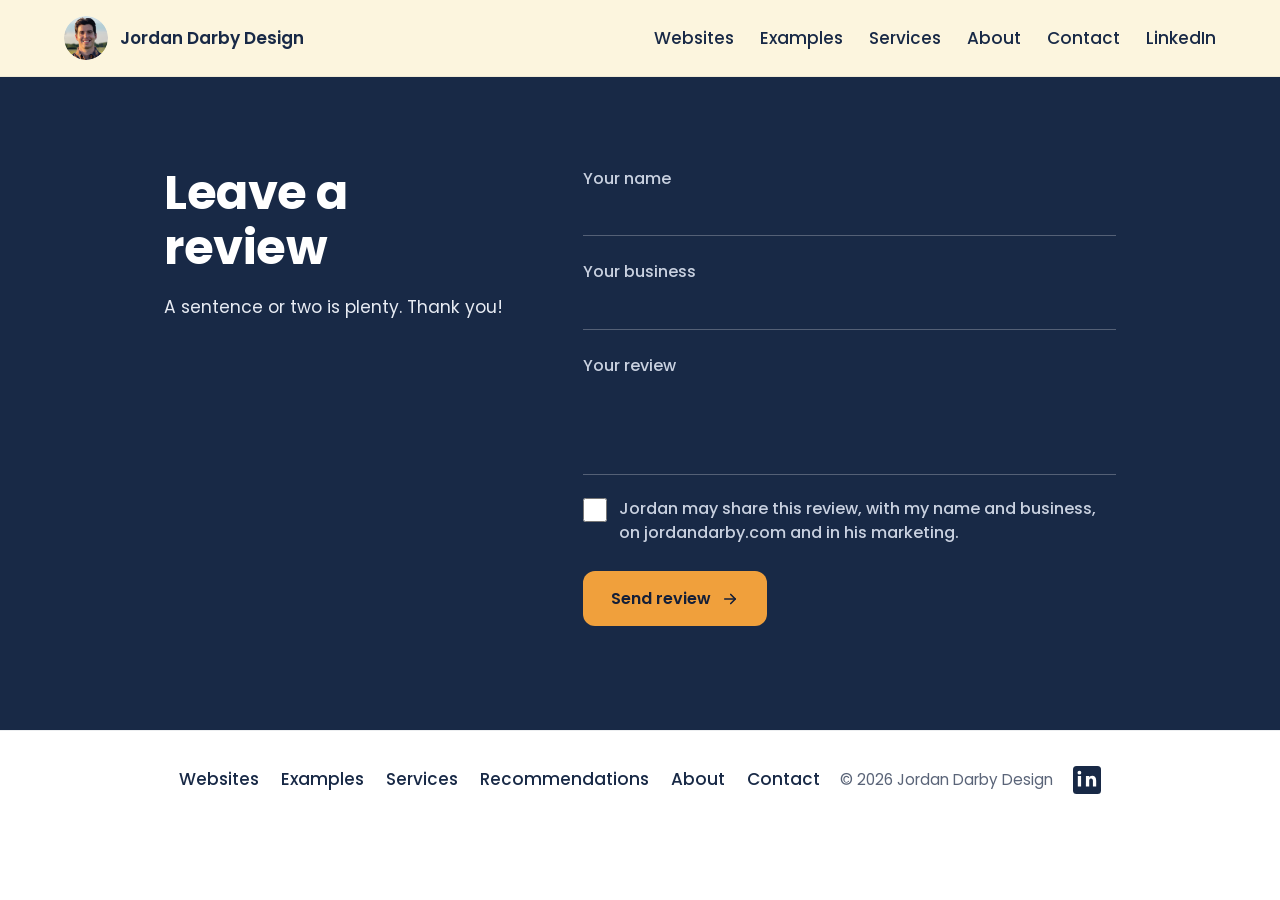
==== commit 4ac2288a: "Review form: one box and one tick Name, business and project ride along from the link as hidden fiel" ====
--- a/review/index.html
+++ b/review/index.html
@@ -46,9 +46,9 @@
 <link rel="preload" as="font" type="font/woff2" crossorigin href="../fonts/poppins-600-latin.woff2">
 <link rel="preload" as="font" type="font/woff2" crossorigin href="../fonts/poppins-700-latin.woff2">
 <link rel="preload" as="font" type="font/woff2" crossorigin href="../fonts/poppins-500-latin.woff2">
-<link rel="stylesheet" href="../css/style.css?v=194">
-<link rel="stylesheet" href="../css/redesign.css?v=194">
-<link rel="stylesheet" href="../css/motion.css?v=194">
+<link rel="stylesheet" href="../css/style.css?v=195">
+<link rel="stylesheet" href="../css/redesign.css?v=195">
+<link rel="stylesheet" href="../css/motion.css?v=195">
 <noscript><style>.reveal{opacity:1;transform:none}</style></noscript>
 </head>
 <body>
@@ -74,23 +74,12 @@
     <div class="wrap">
       <div>
         <h1 class="reveal">Leave a review</h1>
-        <p class="cta-lede reveal">Two minutes, and it helps more than you know. Thank you!</p>
+        <p class="cta-lede reveal">A sentence or two is plenty. Thank you!</p>
       </div>
-      <form class="review-form" action="__REVIEWS_ENDPOINT__" method="POST">
-        <label class="field">Your name<input type="text" name="name" autocomplete="name" maxlength="120" required></label>
-        <label class="field">Your business<input type="text" name="business" autocomplete="organization" maxlength="120" required></label>
-        <label class="field">Email<input type="email" name="email" autocomplete="email" required></label>
-        <label class="field">What we worked on<input type="text" name="project" autocomplete="off" maxlength="120" required></label>
-        <fieldset class="stars">
-          <legend>Rating</legend>
-          <div class="star-row">
-          <label><input type="radio" name="rating" value="1" required><span class="sr-only">1 star</span><svg viewBox="0 0 24 24" aria-hidden="true"><path fill="currentColor" d="M12 2.6l2.9 5.9 6.5.95-4.7 4.58 1.11 6.47L12 17.45 6.19 20.5l1.11-6.47L2.6 9.45l6.5-.95z"/></svg></label>
-          <label><input type="radio" name="rating" value="2" required><span class="sr-only">2 stars</span><svg viewBox="0 0 24 24" aria-hidden="true"><path fill="currentColor" d="M12 2.6l2.9 5.9 6.5.95-4.7 4.58 1.11 6.47L12 17.45 6.19 20.5l1.11-6.47L2.6 9.45l6.5-.95z"/></svg></label>
-          <label><input type="radio" name="rating" value="3" required><span class="sr-only">3 stars</span><svg viewBox="0 0 24 24" aria-hidden="true"><path fill="currentColor" d="M12 2.6l2.9 5.9 6.5.95-4.7 4.58 1.11 6.47L12 17.45 6.19 20.5l1.11-6.47L2.6 9.45l6.5-.95z"/></svg></label>
-          <label><input type="radio" name="rating" value="4" required><span class="sr-only">4 stars</span><svg viewBox="0 0 24 24" aria-hidden="true"><path fill="currentColor" d="M12 2.6l2.9 5.9 6.5.95-4.7 4.58 1.11 6.47L12 17.45 6.19 20.5l1.11-6.47L2.6 9.45l6.5-.95z"/></svg></label>
-          <label><input type="radio" name="rating" value="5" required><span class="sr-only">5 stars</span><svg viewBox="0 0 24 24" aria-hidden="true"><path fill="currentColor" d="M12 2.6l2.9 5.9 6.5.95-4.7 4.58 1.11 6.47L12 17.45 6.19 20.5l1.11-6.47L2.6 9.45l6.5-.95z"/></svg></label>
-          </div>
-        </fieldset>
+      <form class="review-form" action="https://formspree.io/f/mdeedazk" method="POST">
+        <label class="field who">Your name<input type="text" name="name" autocomplete="name" maxlength="120" required></label>
+        <label class="field who">Your business<input type="text" name="business" autocomplete="organization" maxlength="120" required></label>
+        <input type="hidden" name="project" value="">
         <label class="field">Your review<textarea name="review" rows="3" required></textarea></label>
         <div class="consent-wrap">
           <label class="consent"><input type="checkbox" name="permission" value="Yes, Jordan may share this review with my name and business" required><span>Jordan may share this review, with my name and business, on jordandarby.com and in his marketing.</span></label>
@@ -118,8 +107,8 @@
     <a class="fa-linkedin" href="https://www.linkedin.com/in/jordan-darby-design/" aria-label="LinkedIn" target="_blank" rel="noopener"><svg width="28" height="28" viewBox="0 0 24 24" xmlns="http://www.w3.org/2000/svg"><rect width="24" height="24" rx="3" fill="#182946"/><path d="M6.94 8.5v9.06H4.13V8.5h2.81ZM7.13 5.69a1.63 1.63 0 1 1-3.26 0 1.63 1.63 0 0 1 3.26 0ZM19.87 12.4v5.16h-2.8v-4.84c0-1.22-.44-2.05-1.53-2.05-.83 0-1.33.56-1.55 1.1-.08.2-.1.47-.1.74v5.05h-2.81s.04-8.2 0-9.06h2.8v1.29c.38-.58 1.05-1.4 2.55-1.4 1.86 0 3.44 1.22 3.44 4.01Z" fill="#fff"/></svg></a>
   </div>
 </footer>
-<script src="../js/main.js?v=194"></script>
-<script src="../js/motion.js?v=194" defer></script>
-<script src="../js/review.js?v=194"></script>
+<script src="../js/main.js?v=195"></script>
+<script src="../js/motion.js?v=195" defer></script>
+<script src="../js/review.js?v=195"></script>
 </body>
 </html>
--- a/css/redesign.css
+++ b/css/redesign.css
@@ -1194,30 +1194,21 @@
 .t-toggle{-webkit-tap-highlight-color:transparent}
 
 /* ---------- Review page (/review/) ----------
-   The contact section's navy block and open-line fields, plus a star row and a
-   permission tick. The page is a link Jordan sends; it is not in the nav. */
-#review{padding:72px 0 88px;min-height:calc(100svh - 77px)}
+   The contact section's navy block and open-line fields, plus a permission
+   tick. The page is a link Jordan sends; it is not in the nav. The name and
+   business boxes show only when the link did not fill them. */
+.cta .review-form.from-link .who{display:none}
+#review{padding:88px 0 104px}
 #review .wrap{max-width:1000px;grid-template-columns:minmax(0,.8fr) minmax(0,1.2fr);gap:64px;align-items:start}
+.cta .review-form textarea{min-height:5.5em}
 #review h1{font-size:clamp(2.2rem,4vw,3rem);line-height:1.15;color:#fff}
-.cta .review-form .stars{border:0;margin:0;padding:0;min-width:0}
-.cta .review-form .stars legend{padding:0;margin-bottom:6px;font-size:1rem;font-weight:500;color:#C9D1E0}
-.cta .review-form .star-row{display:flex;gap:4px}
-.cta .review-form .star-row label{display:block;position:relative;width:48px;height:48px;cursor:pointer;color:rgba(255,255,255,.3);transition:color .2s ease,transform .2s ease}
-.cta .review-form .star-row label svg{width:100%;height:100%;display:block}
-.cta .review-form .star-row input{position:absolute;inset:0;width:100%;height:100%;margin:0;padding:0;opacity:0;cursor:pointer;border:0;background:none}
-.cta .review-form .star-row label.on{color:var(--orange)}
-.cta .review-form .star-row label:hover{transform:scale(1.08)}
-.cta .review-form .star-row label:has(input:focus-visible){outline:2px solid var(--orange);outline-offset:2px;border-radius:6px}
 .cta .review-form .consent{display:flex;flex-direction:row;align-items:flex-start;gap:12px;font-size:1rem;font-weight:500;line-height:1.5;color:#C9D1E0;cursor:pointer}
 .cta .review-form .consent input{flex:none;width:24px;height:24px;margin:1px 0 0;padding:0;border:0;background:none;accent-color:var(--orange);cursor:pointer}
-.cta .review-form .stars.has-error legend,.cta .review-form .consent-wrap.has-error .consent{color:var(--error)}
-.cta .review-form .stars .field-error,.cta .review-form .consent-wrap .field-error{margin-top:6px}
-.cta .review-form.is-locked .stars,.cta .review-form.is-locked .consent{opacity:.42;pointer-events:none;transition:opacity .35s ease}
+.cta .review-form .consent-wrap.has-error .consent{color:var(--error)}
+.cta .review-form .consent-wrap .field-error{margin-top:6px}
+.cta .review-form.is-locked .consent{opacity:.42;pointer-events:none;transition:opacity .35s ease}
 .cta .review-form.sent .form-status{color:#fff;font-weight:600}
-@media (prefers-reduced-motion:reduce){.cta .review-form .star-row label{transition:none}.cta .review-form .star-row label:hover{transform:none}}
-@media (max-width:760px){
-  #review{padding:44px 0 56px}
+@media (max-width:760px){
+  #review{padding:48px 0 64px}
   #review .wrap{grid-template-columns:1fr;gap:28px;padding:0 16px}
-  .cta .review-form .star-row{gap:2px}
-  .cta .review-form .star-row label{width:46px;height:46px}
-}
+}
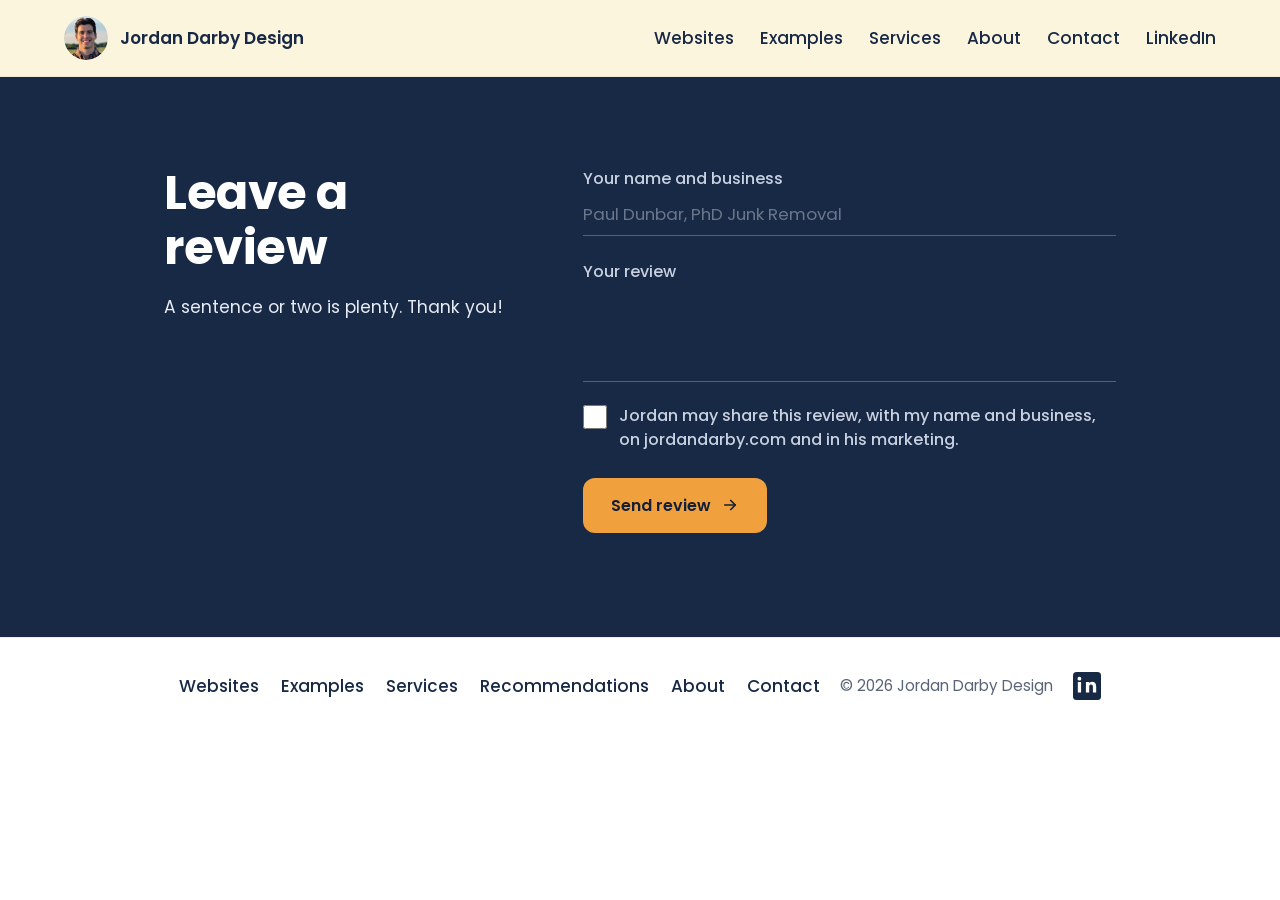
==== commit 76eecc44: "Review form: name, review, permission; one plain link for everyone No prefill from the link and noth" ====
--- a/review/index.html
+++ b/review/index.html
@@ -77,9 +77,7 @@
         <p class="cta-lede reveal">A sentence or two is plenty. Thank you!</p>
       </div>
       <form class="review-form" action="https://formspree.io/f/mdeedazk" method="POST">
-        <label class="field who">Your name<input type="text" name="name" autocomplete="name" maxlength="120" required></label>
-        <label class="field who">Your business<input type="text" name="business" autocomplete="organization" maxlength="120" required></label>
-        <input type="hidden" name="project" value="">
+        <label class="field">Your name and business<input type="text" name="name" autocomplete="name" maxlength="120" placeholder="Paul Dunbar, PhD Junk Removal" required></label>
         <label class="field">Your review<textarea name="review" rows="3" required></textarea></label>
         <div class="consent-wrap">
           <label class="consent"><input type="checkbox" name="permission" value="Yes, Jordan may share this review with my name and business" required><span>Jordan may share this review, with my name and business, on jordandarby.com and in his marketing.</span></label>
--- a/css/redesign.css
+++ b/css/redesign.css
@@ -1195,9 +1195,7 @@
 
 /* ---------- Review page (/review/) ----------
    The contact section's navy block and open-line fields, plus a permission
-   tick. The page is a link Jordan sends; it is not in the nav. The name and
-   business boxes show only when the link did not fill them. */
-.cta .review-form.from-link .who{display:none}
+   tick. The page is a link Jordan sends; it is not in the nav. */
 #review{padding:88px 0 104px}
 #review .wrap{max-width:1000px;grid-template-columns:minmax(0,.8fr) minmax(0,1.2fr);gap:64px;align-items:start}
 .cta .review-form textarea{min-height:5.5em}
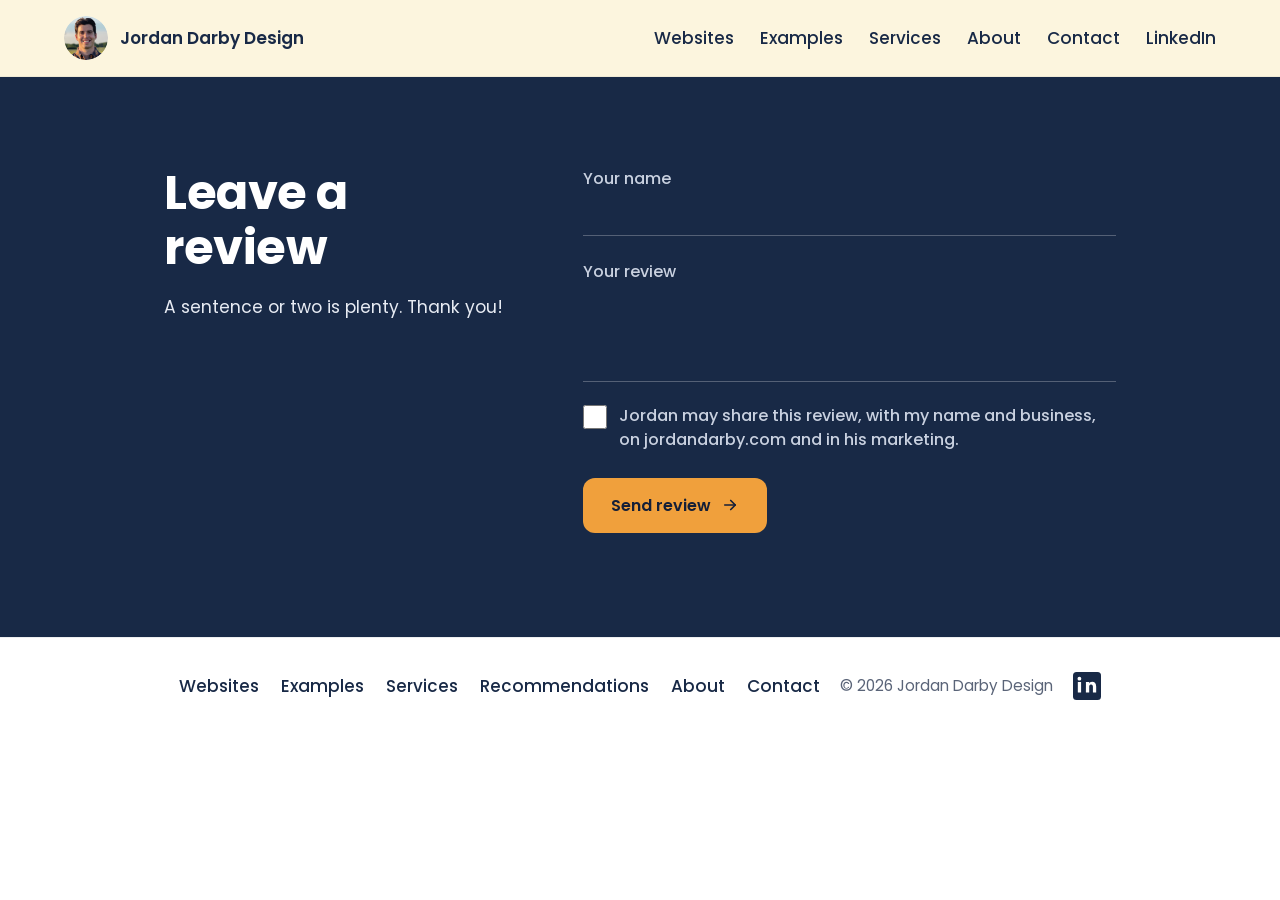
==== commit 07439b90: "Review form: plain name box" ====
--- a/review/index.html
+++ b/review/index.html
@@ -77,7 +77,7 @@
         <p class="cta-lede reveal">A sentence or two is plenty. Thank you!</p>
       </div>
       <form class="review-form" action="https://formspree.io/f/mdeedazk" method="POST">
-        <label class="field">Your name and business<input type="text" name="name" autocomplete="name" maxlength="120" placeholder="Paul Dunbar, PhD Junk Removal" required></label>
+        <label class="field">Your name<input type="text" name="name" autocomplete="name" maxlength="120" required></label>
         <label class="field">Your review<textarea name="review" rows="3" required></textarea></label>
         <div class="consent-wrap">
           <label class="consent"><input type="checkbox" name="permission" value="Yes, Jordan may share this review with my name and business" required><span>Jordan may share this review, with my name and business, on jordandarby.com and in his marketing.</span></label>
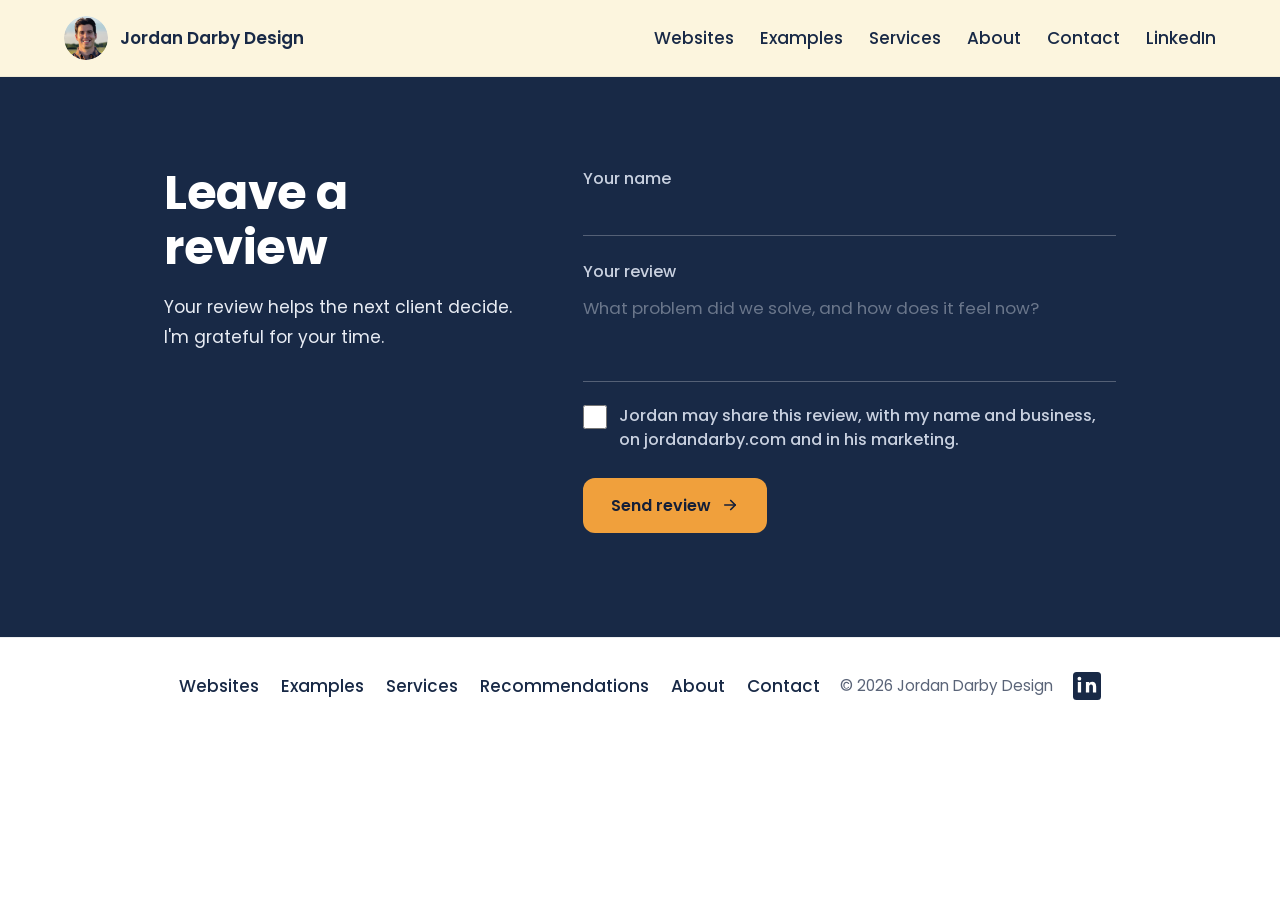
==== commit 5d6ca930: "Review page copy: lede and review prompt" ====
--- a/review/index.html
+++ b/review/index.html
@@ -46,9 +46,9 @@
 <link rel="preload" as="font" type="font/woff2" crossorigin href="../fonts/poppins-600-latin.woff2">
 <link rel="preload" as="font" type="font/woff2" crossorigin href="../fonts/poppins-700-latin.woff2">
 <link rel="preload" as="font" type="font/woff2" crossorigin href="../fonts/poppins-500-latin.woff2">
-<link rel="stylesheet" href="../css/style.css?v=195">
-<link rel="stylesheet" href="../css/redesign.css?v=195">
-<link rel="stylesheet" href="../css/motion.css?v=195">
+<link rel="stylesheet" href="../css/style.css?v=196">
+<link rel="stylesheet" href="../css/redesign.css?v=196">
+<link rel="stylesheet" href="../css/motion.css?v=196">
 <noscript><style>.reveal{opacity:1;transform:none}</style></noscript>
 </head>
 <body>
@@ -74,11 +74,11 @@
     <div class="wrap">
       <div>
         <h1 class="reveal">Leave a review</h1>
-        <p class="cta-lede reveal">A sentence or two is plenty. Thank you!</p>
+        <p class="cta-lede reveal">Your review helps the next client decide. I'm grateful for your time.</p>
       </div>
       <form class="review-form" action="https://formspree.io/f/mdeedazk" method="POST">
         <label class="field">Your name<input type="text" name="name" autocomplete="name" maxlength="120" required></label>
-        <label class="field">Your review<textarea name="review" rows="3" required></textarea></label>
+        <label class="field">Your review<textarea name="review" rows="3" placeholder="What problem did we solve, and how does it feel now?" required></textarea></label>
         <div class="consent-wrap">
           <label class="consent"><input type="checkbox" name="permission" value="Yes, Jordan may share this review with my name and business" required><span>Jordan may share this review, with my name and business, on jordandarby.com and in his marketing.</span></label>
         </div>
@@ -105,8 +105,8 @@
     <a class="fa-linkedin" href="https://www.linkedin.com/in/jordan-darby-design/" aria-label="LinkedIn" target="_blank" rel="noopener"><svg width="28" height="28" viewBox="0 0 24 24" xmlns="http://www.w3.org/2000/svg"><rect width="24" height="24" rx="3" fill="#182946"/><path d="M6.94 8.5v9.06H4.13V8.5h2.81ZM7.13 5.69a1.63 1.63 0 1 1-3.26 0 1.63 1.63 0 0 1 3.26 0ZM19.87 12.4v5.16h-2.8v-4.84c0-1.22-.44-2.05-1.53-2.05-.83 0-1.33.56-1.55 1.1-.08.2-.1.47-.1.74v5.05h-2.81s.04-8.2 0-9.06h2.8v1.29c.38-.58 1.05-1.4 2.55-1.4 1.86 0 3.44 1.22 3.44 4.01Z" fill="#fff"/></svg></a>
   </div>
 </footer>
-<script src="../js/main.js?v=195"></script>
-<script src="../js/motion.js?v=195" defer></script>
-<script src="../js/review.js?v=195"></script>
+<script src="../js/main.js?v=196"></script>
+<script src="../js/motion.js?v=196" defer></script>
+<script src="../js/review.js?v=196"></script>
 </body>
 </html>
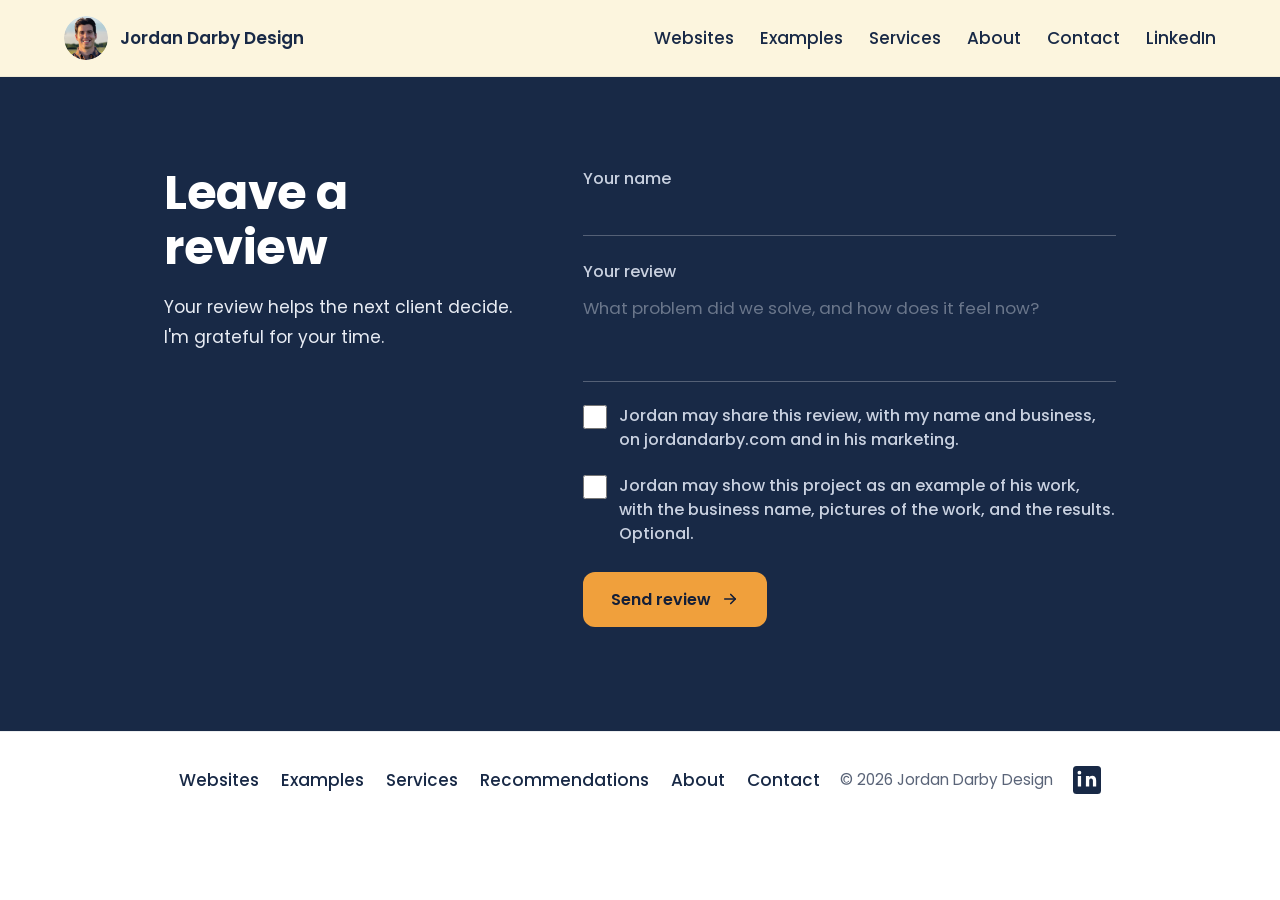
==== commit 2419d9e4: "Review page: optional portfolio permission tick" ====
--- a/review/index.html
+++ b/review/index.html
@@ -82,6 +82,9 @@
         <div class="consent-wrap">
           <label class="consent"><input type="checkbox" name="permission" value="Yes, Jordan may share this review with my name and business" required><span>Jordan may share this review, with my name and business, on jordandarby.com and in his marketing.</span></label>
         </div>
+        <div class="consent-wrap">
+          <label class="consent"><input type="checkbox" name="portfolio" value="Yes, Jordan may show this project as an example of his work"><span>Jordan may show this project as an example of his work, with the business name, pictures of the work, and the results. Optional.</span></label>
+        </div>
         <input type="text" name="_gotcha" tabindex="-1" autocomplete="off" aria-hidden="true">
         <input type="hidden" name="_subject" value="New review">
         <button type="submit" class="btn btn-orange form-send">Send review<svg viewBox="0 0 24 24" width="18" height="18" fill="none" stroke="currentColor" stroke-width="2.2" stroke-linecap="round" stroke-linejoin="round" aria-hidden="true"><path d="M5 12h14"/><path d="m13 6 6 6-6 6"/></svg></button>
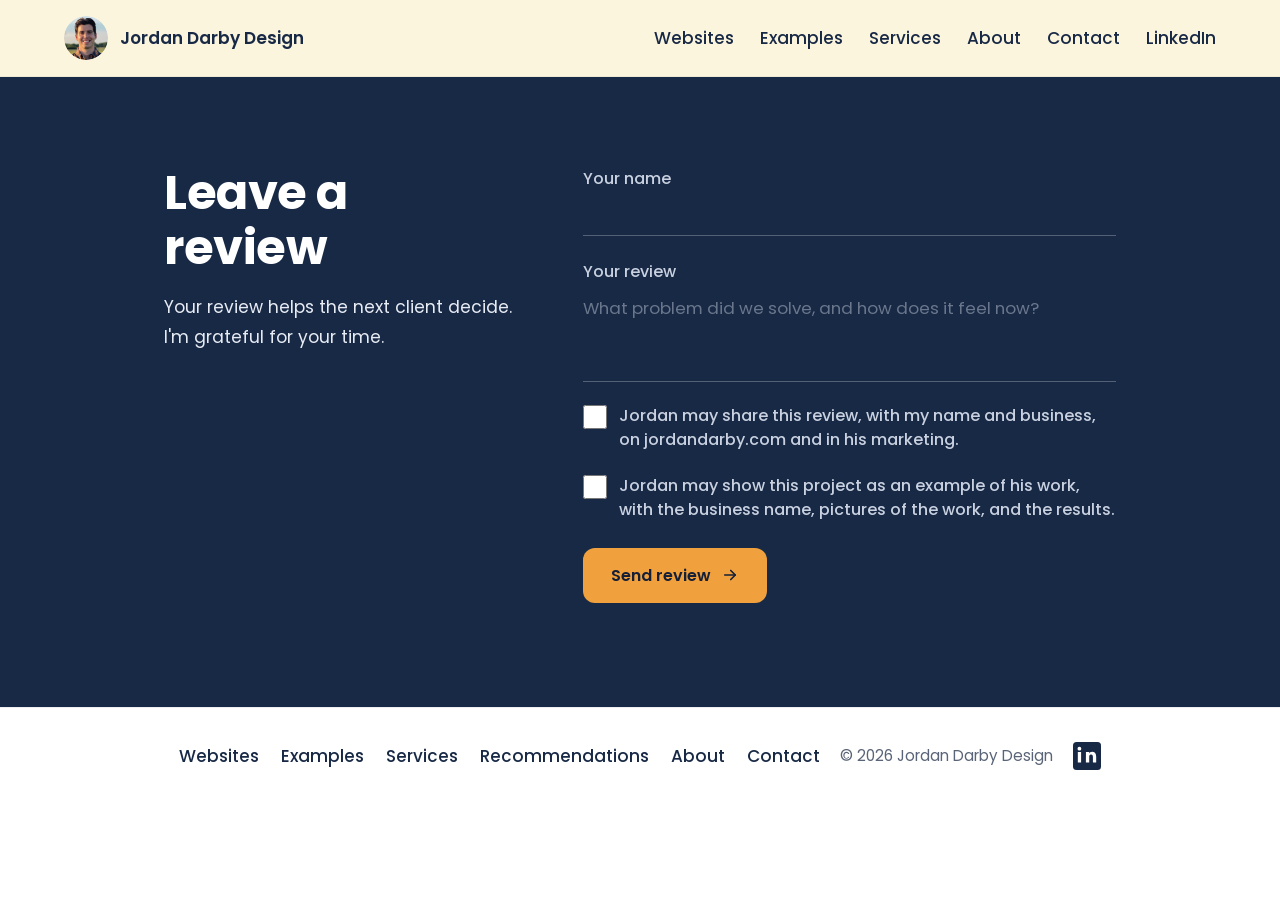
==== commit 5d80a542: "Review page: portfolio permission required" ====
--- a/review/index.html
+++ b/review/index.html
@@ -83,7 +83,7 @@
           <label class="consent"><input type="checkbox" name="permission" value="Yes, Jordan may share this review with my name and business" required><span>Jordan may share this review, with my name and business, on jordandarby.com and in his marketing.</span></label>
         </div>
         <div class="consent-wrap">
-          <label class="consent"><input type="checkbox" name="portfolio" value="Yes, Jordan may show this project as an example of his work"><span>Jordan may show this project as an example of his work, with the business name, pictures of the work, and the results. Optional.</span></label>
+          <label class="consent"><input type="checkbox" name="portfolio" value="Yes, Jordan may show this project as an example of his work" required><span>Jordan may show this project as an example of his work, with the business name, pictures of the work, and the results.</span></label>
         </div>
         <input type="text" name="_gotcha" tabindex="-1" autocomplete="off" aria-hidden="true">
         <input type="hidden" name="_subject" value="New review">
@@ -110,6 +110,6 @@
 </footer>
 <script src="../js/main.js?v=196"></script>
 <script src="../js/motion.js?v=196" defer></script>
-<script src="../js/review.js?v=196"></script>
+<script src="../js/review.js?v=197"></script>
 </body>
 </html>
